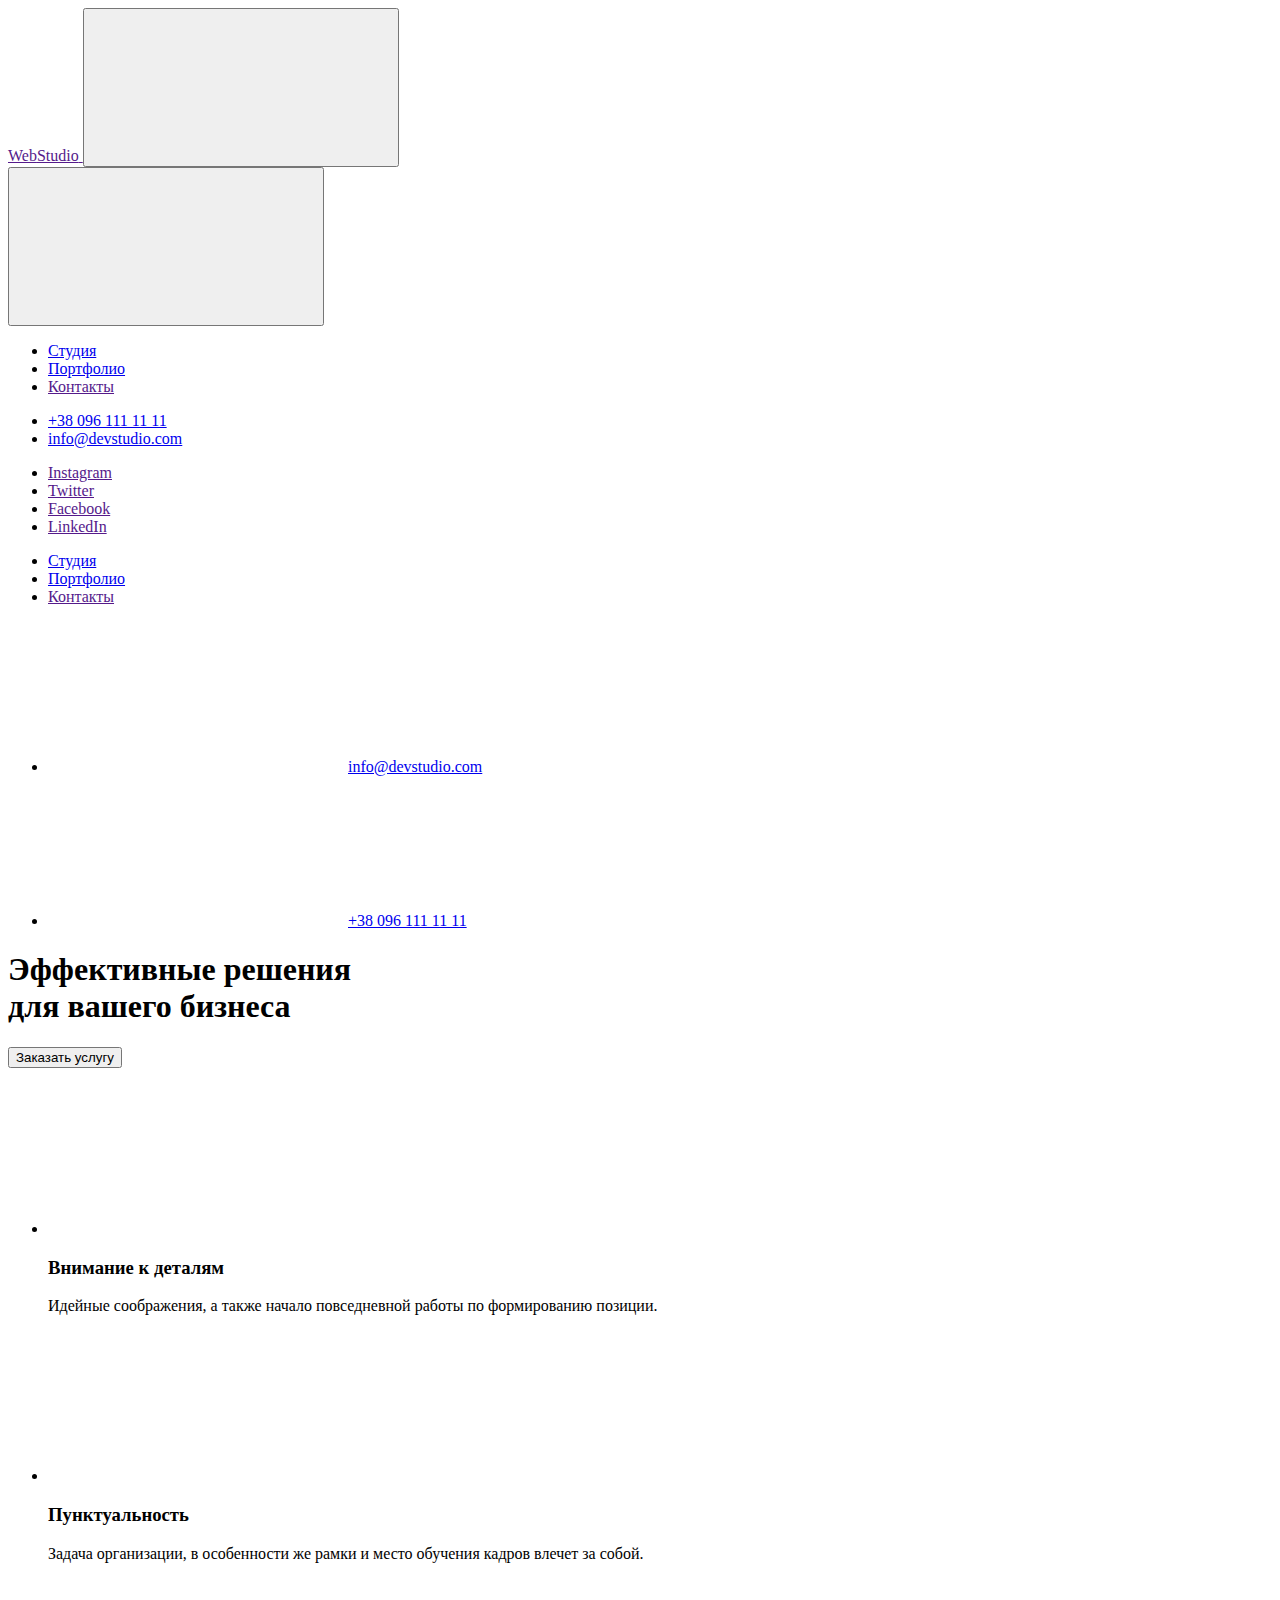
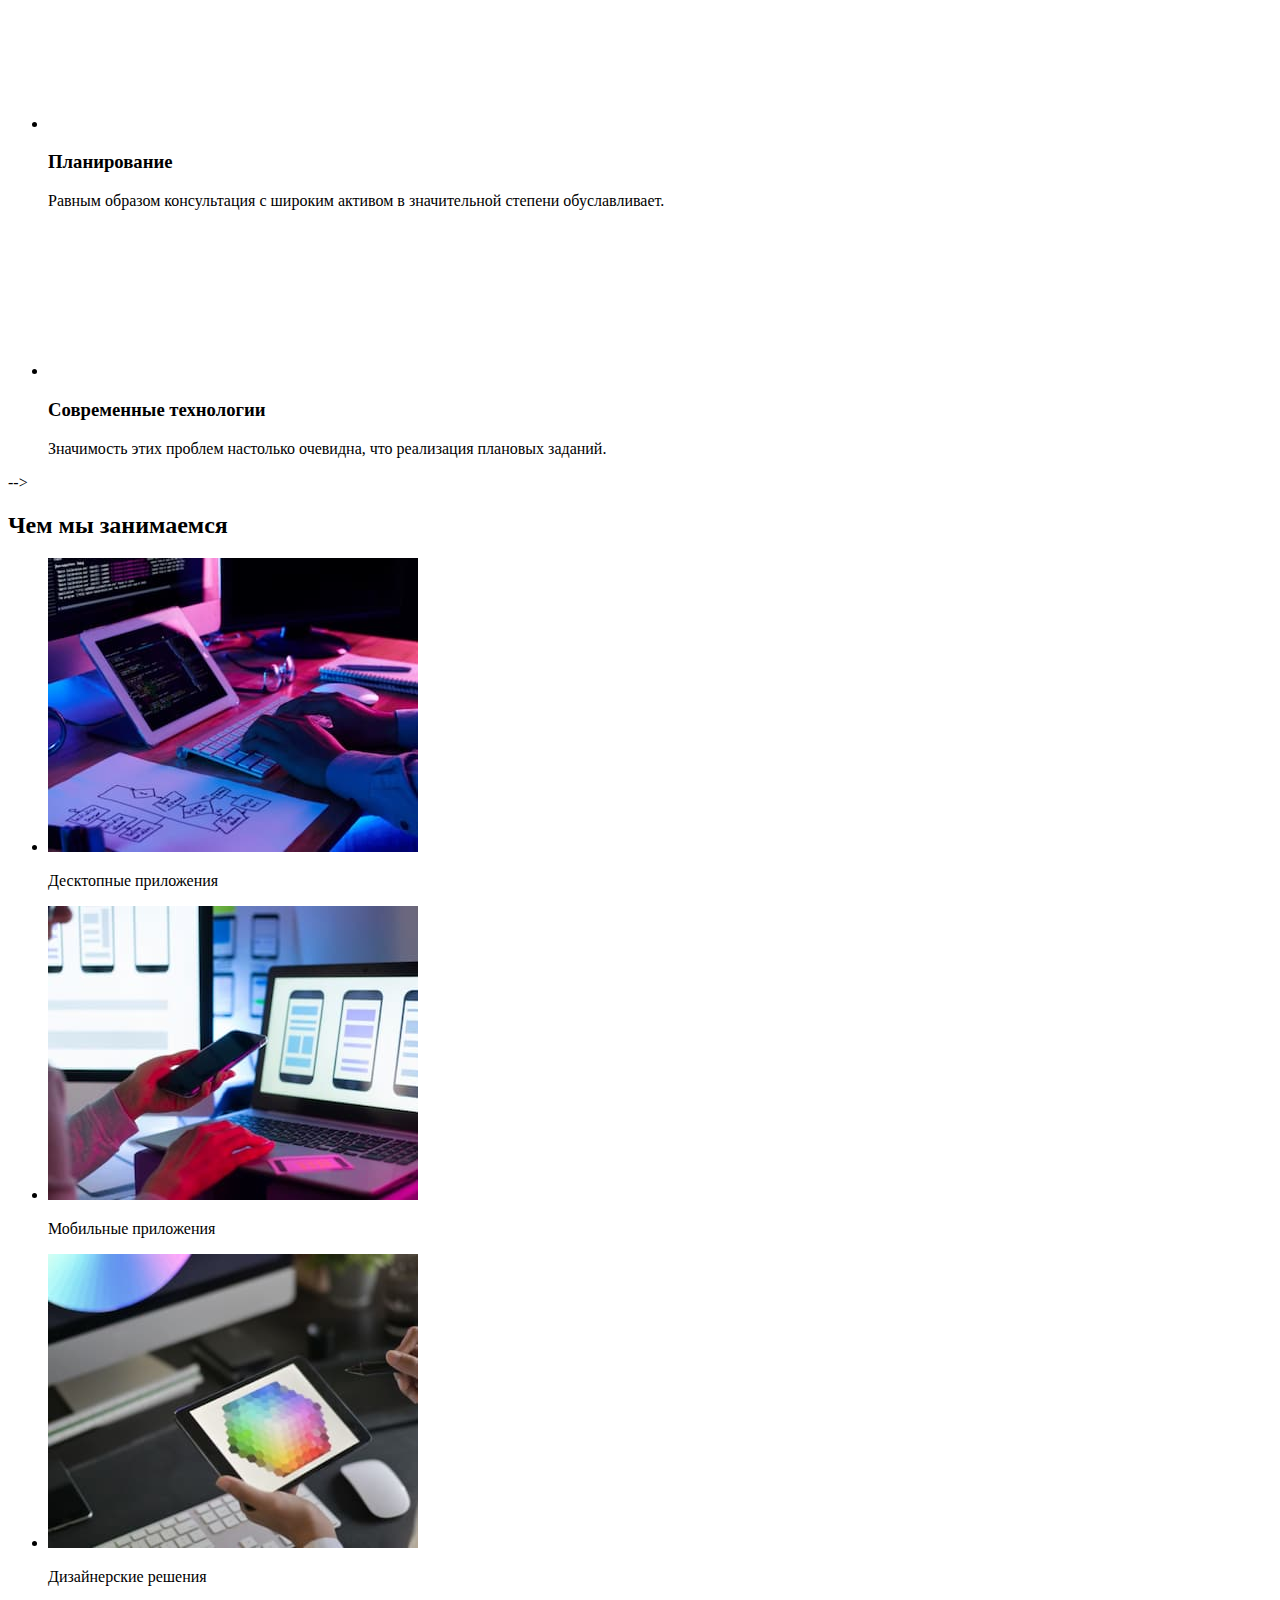
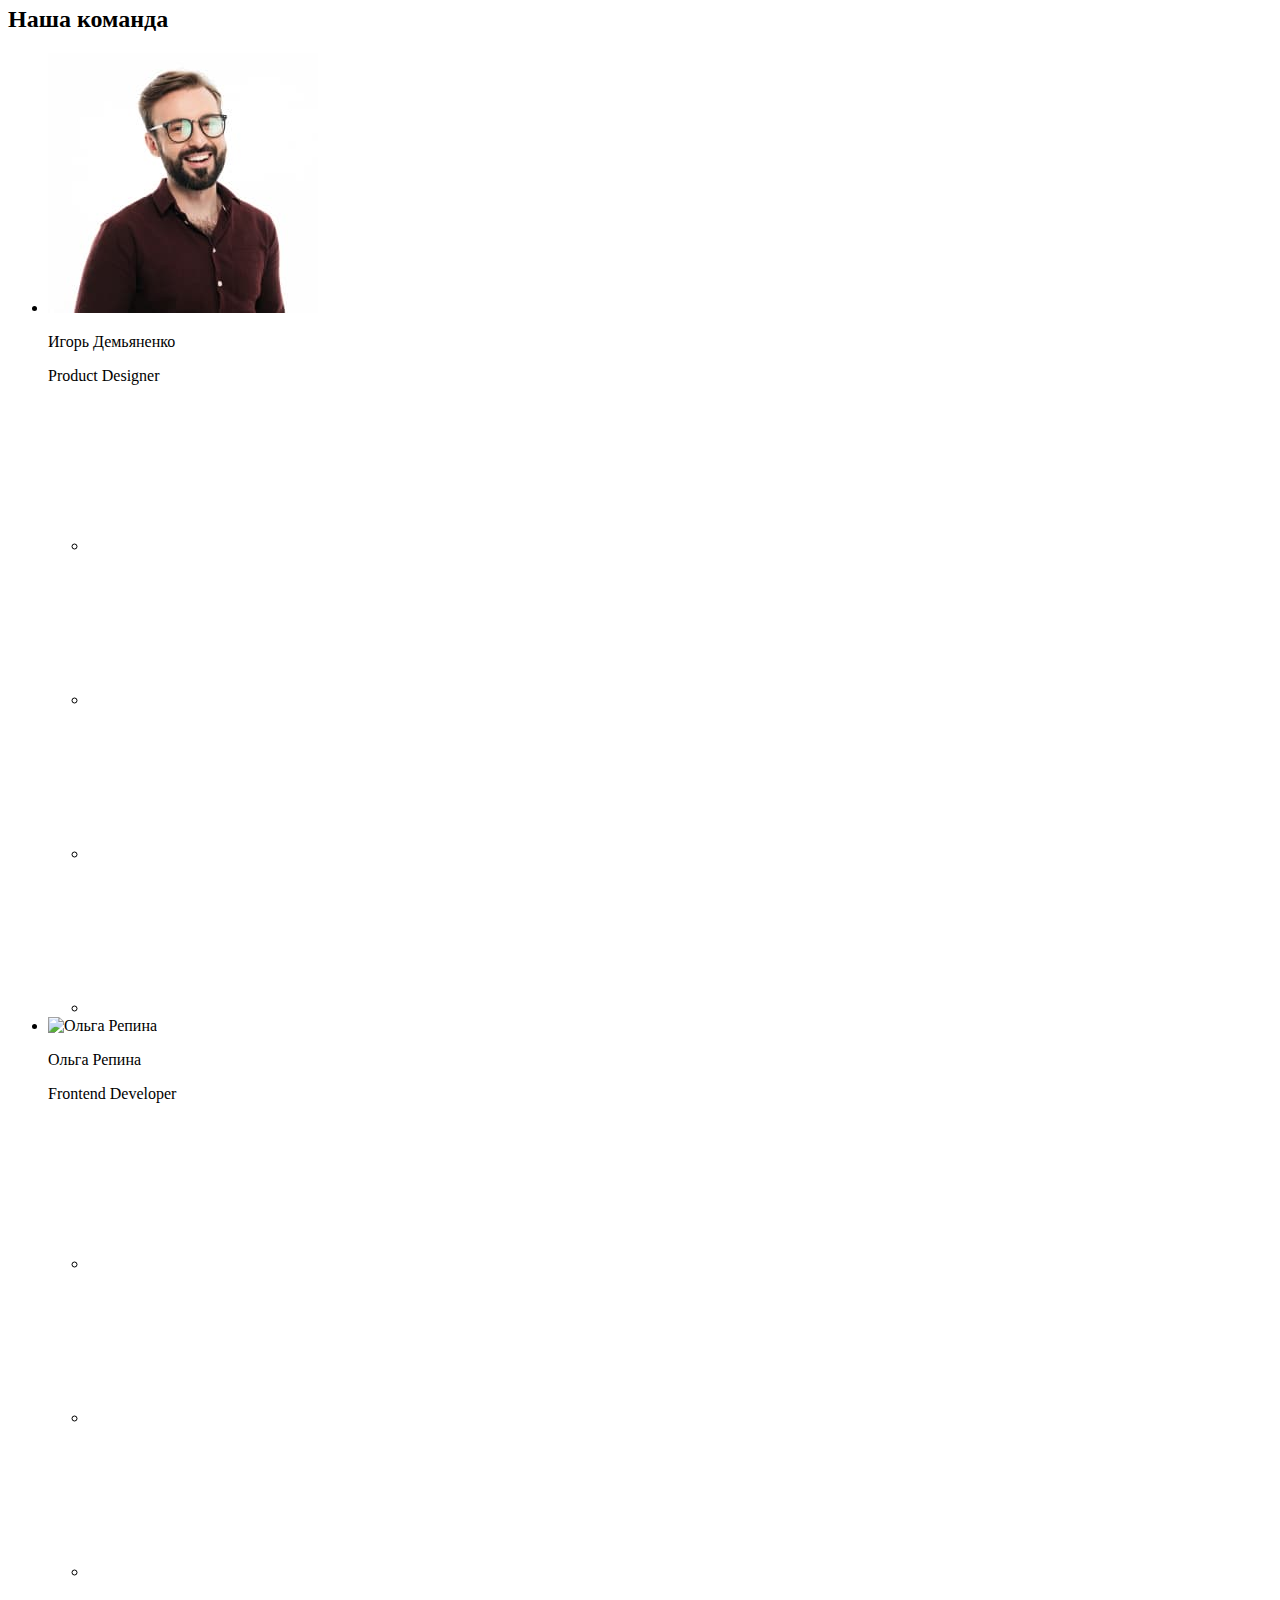
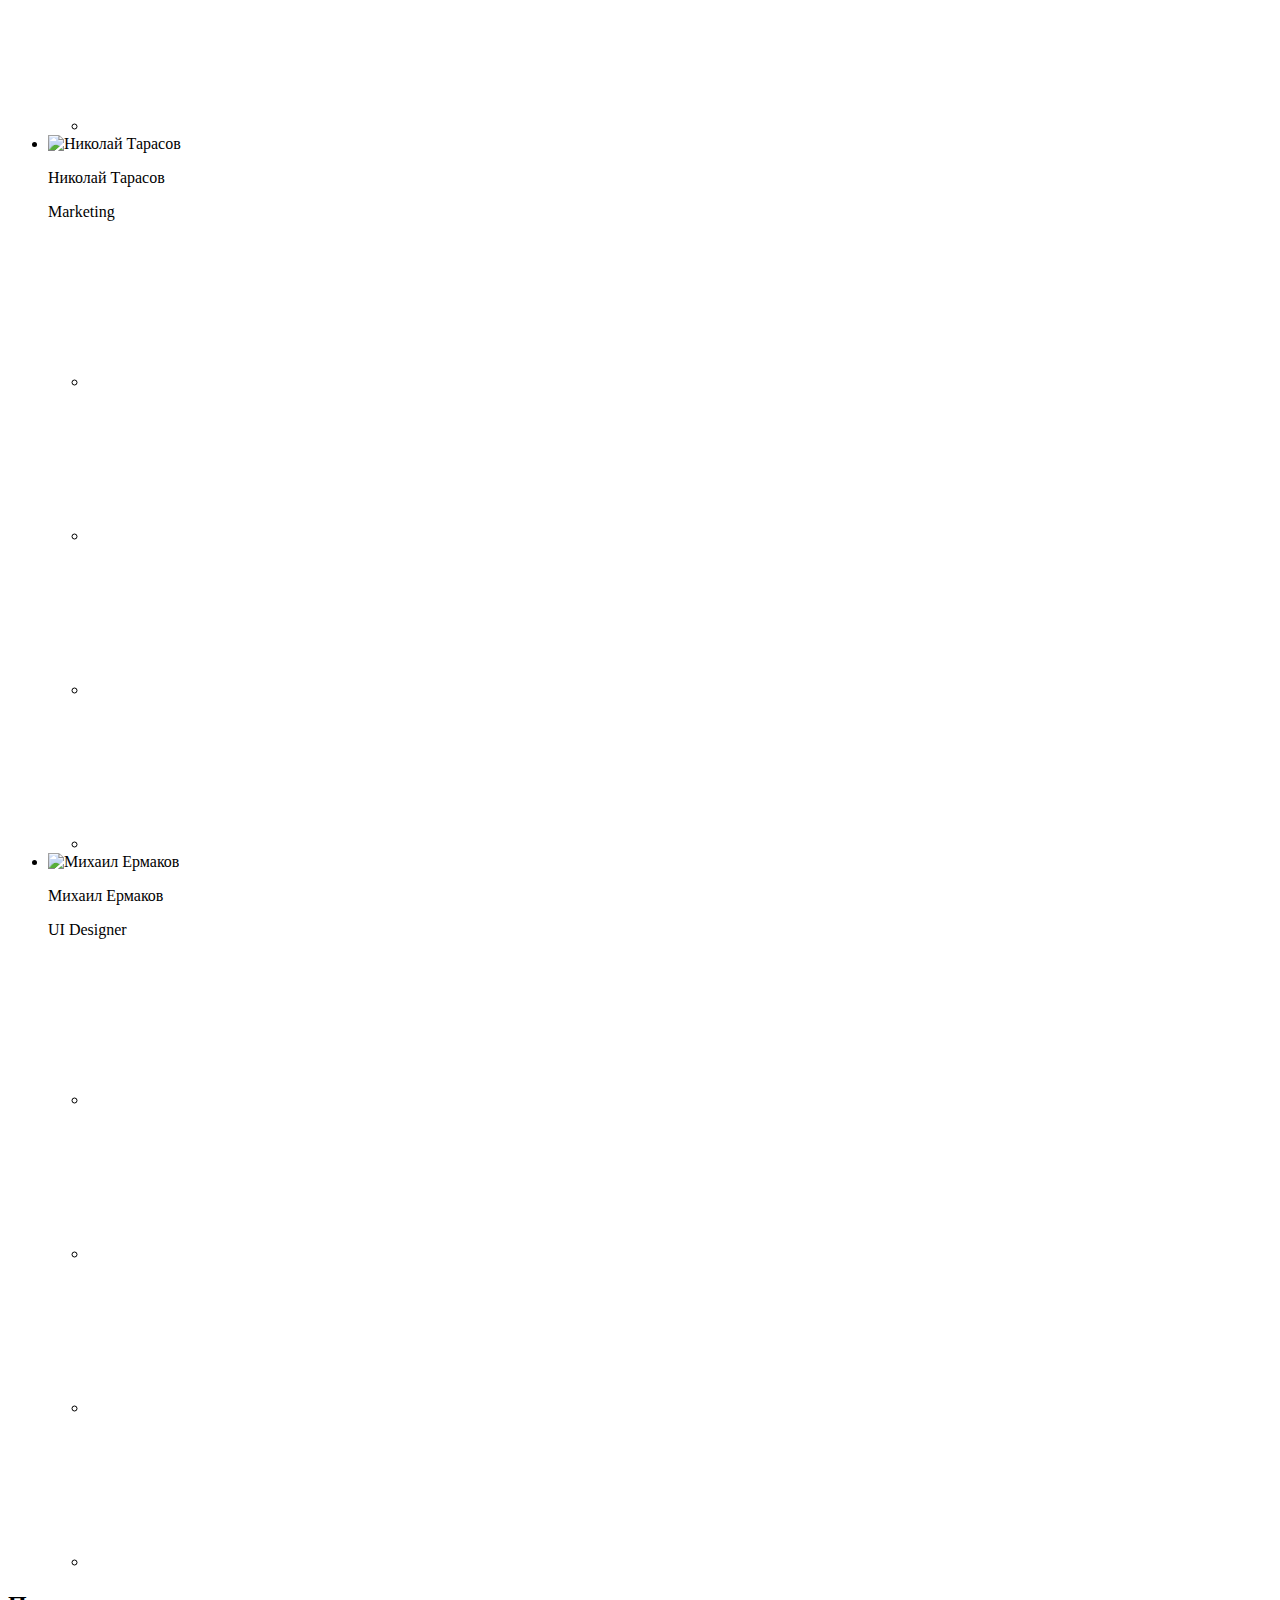
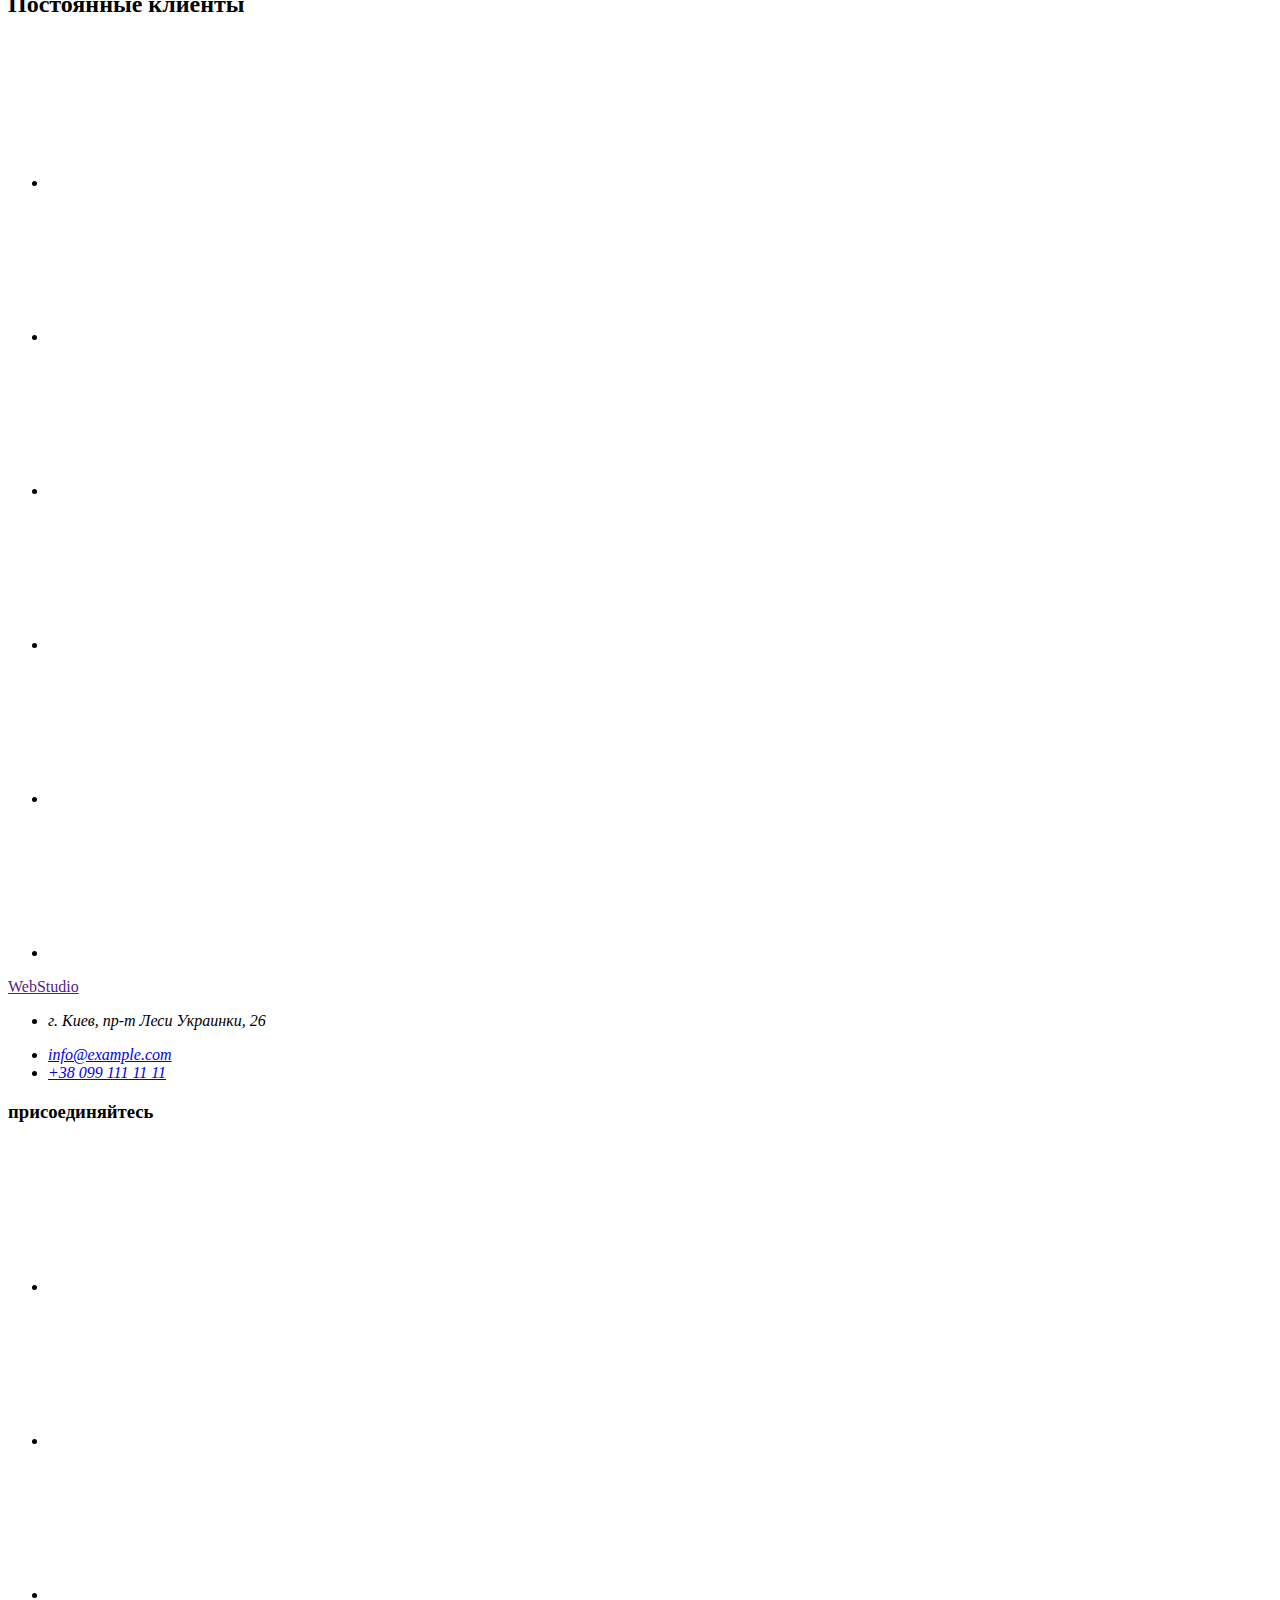
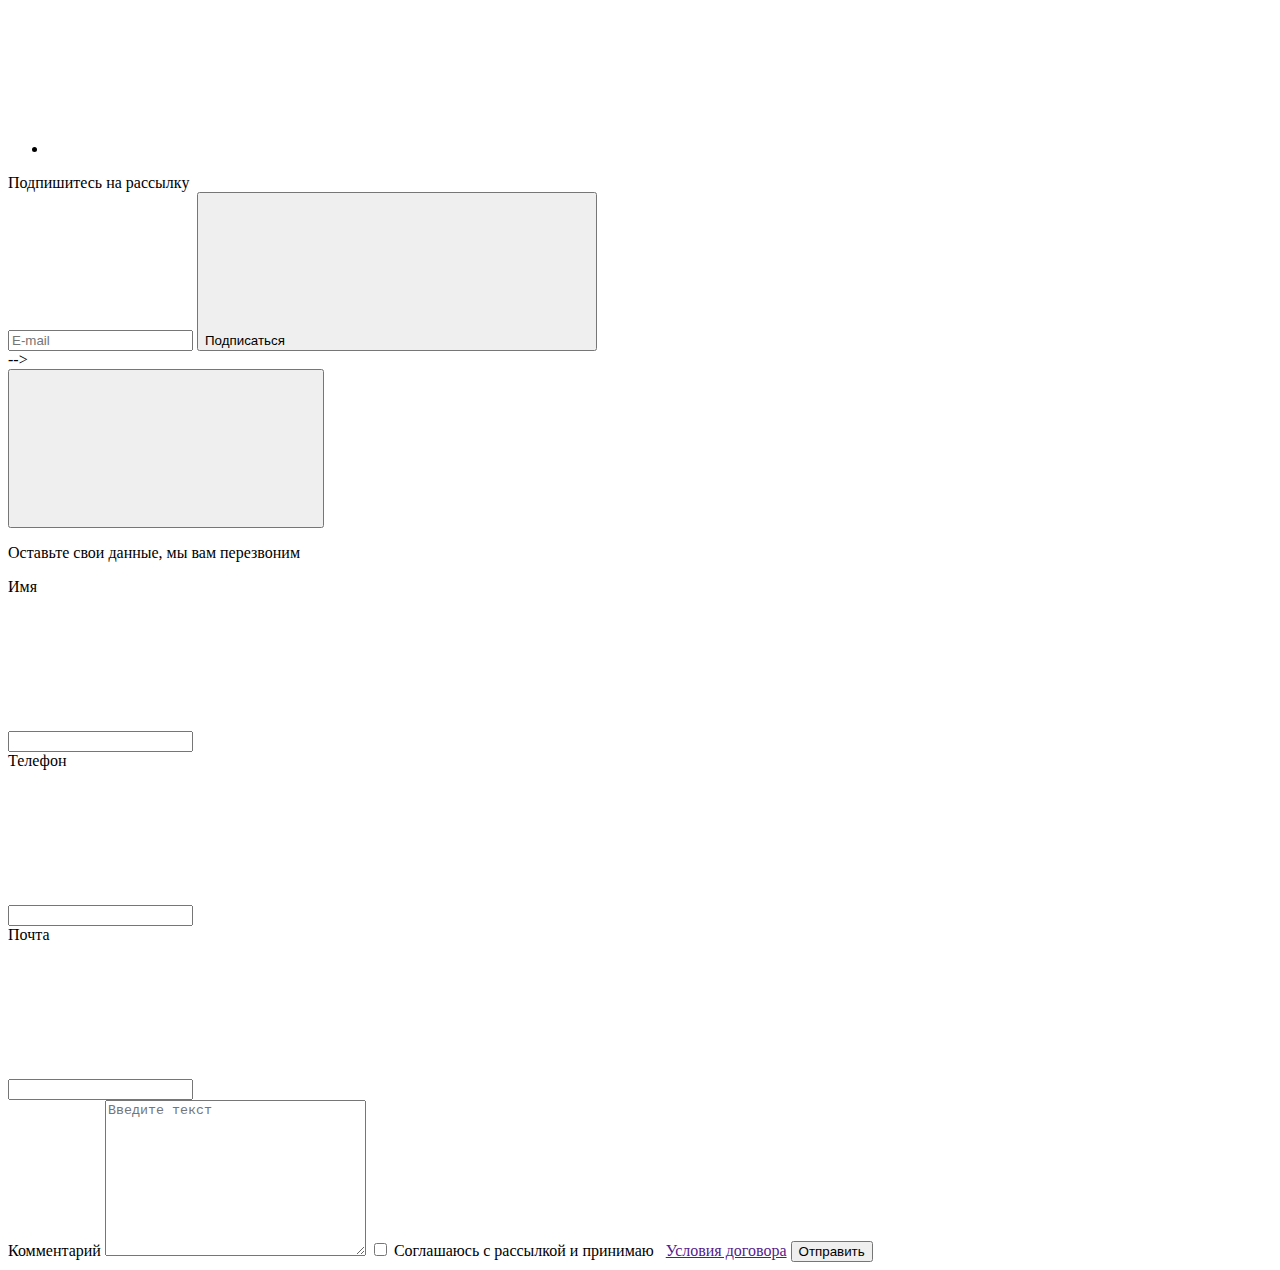
==== index.html @ 0673e796 "add" ====
<!DOCTYPE html>
    <html lang="ru">
    <head>
        <meta charset="UTF-8">
        <meta http-equiv="X-UA-Compatible" content="IE=edge">
        <meta name="viewport" content="width=device-width, initial-scale=1.0">
        <link rel="preconnect" href="https://fonts.googleapis.com">
        <link rel="preconnect" href="https://fonts.gstatic.com" crossorigin>
        <link href="https://fonts.googleapis.com/css2?family=Raleway:wght@700&family=Roboto:wght@400;500;700;900&display=swap" rel="stylesheet">
        <link rel="stylesheet" href="css/modern-normalize.css">
        <link rel="stylesheet" href="css/main.min.css">
        <title>WebStudio</title>
    </head>
    <body>
        <header class="header">
            <div class="container header__container">
                    <a href="" class="logo header__logo">Web<span class="logo logo--dark">Studio</span>
                    </a>
                    <button class="js-open-menu" type="button" aria-controls="js-menu-container" aria-expanded="false">
                        <svg class="mob-menu__icon">
                            <use href="./images/icons.svg#icon-mob-menu-open"></use>
                        </svg>
                    </button>
                    <div class="js-menu-container" id="js-menu-container">
                        <button class="js-close-menu" type="button">
                            <svg class="mob-menu__icon">
                                <use href="./images/icons.svg#icon-mob-menu-close"></use>
                            </svg>
                        </button>
                        <nav class="mob-navigation">
                            <ul class="mob-navigation-list">
                                <li class="mob-navigation-list__item">
                                    <a href="index.html" class="mob-navigation-list__link mob-navigation-list__link--active">Студия</a>
                                </li>
                                <li class="mob-navigation-list__item">
                                    <a href="portfolio.html" class="mob-navigation-list__link">Портфолио</a>
                                </li>
                                <li class="mob-navigation-list__item">
                                    <a href="" class="mob-navigation-list__link">Контакты</a>
                                </li>
                            </ul>
                        </nav>
                        <ul class="mob-contacts">
                            <li class="mob-contacts__item">
                                <a href="tel:+380961111111" class="mob-contacts__link mob-contacts__link--tel">+38 096 111 11 11</a>
                            </li>
                            <li class="mob-contacts__item">
                                <a href="mailto:info@devstudio.com" class="mob-contacts__link mob-contacts__link--mail">info@devstudio.com</a>
                            </li>
                        </ul>
                        <ul class="mob-list">
                            <li class="mob-list__item">
                                <a href="" class="mob-list__link">Instagram</a>
                            </li>
                            <li class="mob-list__item">
                                <a href="" class="mob-list__link">Twitter</a>
                            </li>
                            <li class="mob-list__item">
                                <a href="" class="mob-list__link">Facebook</a>
                            </li>
                            <li class="mob-list__item">
                                <a href="" class="mob-list__link">LinkedIn</a>
                            </li>
                        </ul>
                    </div>
                <nav class="navigation">
                    <ul class="navigation-list">
                        <li class="navigation-list__item">
                            <a href="index.html" class="navigation-list__link navigation-list__link--active">Студия</a>
                        </li>
                        <li class="navigation-list__item">
                            <a href="portfolio.html" class="navigation-list__link">Портфолио</a>
                        </li>
                        <li class="navigation-list__item">
                            <a href="" class="navigation-list__link">Контакты</a>
                        </li>
                    </ul>
                </nav>
                <ul class="contacts">
                    <li class="contacts__item">
                        <a href="mailto:info@devstudio.com" class="contacts__link"><svg class="contacts__mail-icon"><use href="./images/icons.svg#icon-envelope"></use></svg>info@devstudio.com</a>
                    </li>
                    <li class="contacts__item">
                        <a href="tel:+380961111111" class="contacts__link"><svg class="contacts__tel-icon">
                            <use href="./images/icons.svg#icon-smartphone"></use></svg>+38 096 111 11 11</a>
                    </li>
                </ul>
            </div>
        </header>
        <main class="main">
            <section class="hero">
                <div class="container">
                <h1 class="hero__header">
                Эффективные решения <br> для вашего бизнеса
                </h1>
                <button class="hero__btn" data-modal-open>Заказать услугу</button>
                </div>
            </section>
            <section class="details section">
                <div class="container">
                <ul class="details-list">
                    <li class="details-list__item">
                        <div class="icon-container">
                            <svg class="details-list__icon">
                                <use href="./images/icons.svg#icon-antenna"></use>
                            </svg>
                        </div>
                        <h3 class="details-list__head">Внимание к деталям</h3>
                        <p class="details-list__text">Идейные соображения, а также начало повседневной работы по формированию позиции.</p>
                    </li>
                    <li class="details-list__item">
                        <div class="icon-container">
                            <svg class="details-list__icon">
                                <use href="./images/icons.svg#icon-clock"></use>
                            </svg>
                        </div>
                        <h3 class="details-list__head">Пунктуальность</h3>
                        <p class="details-list__text">Задача организации, в особенности же рамки и место обучения кадров влечет за собой.</p>
                    </li>
                    <li class="details-list__item">
                        <div class="icon-container">
                            <svg class="details-list__icon">
                                <use href="./images/icons.svg#icon-diagram">
                                </use>
                            </svg>
                        </div>
                        <h3 class="details-list__head">Планирование</h3>
                        <p class="details-list__text">Равным образом консультация с широким активом в значительной степени обуславливает.</p>
                    </li>
                    <li class="details-list__item">
                        <div class="icon-container">
                            <svg class="details-list__icon">
                                <use href="./images/icons.svg#icon-astronaut">
                                </use>
                            </svg>
                        </div>
                        <h3 class="details-list__head">Современные технологии</h3>
                        <p class="details-list__text">Значимость этих проблем настолько очевидна, что реализация плановых заданий.</p>
                    </li>
                </ul>
                </div>
            </section> -->
            <section class="work section">
                <div class="container">
                <h2 class="work__head">Чем мы занимаемся</h2>
                <ul class="work-list">
                    <li class="work-list__item">
                        <picture>
                            <source srcset="./images/1.jpg 1x, ./images/1-2x.jpg 2x" media="(min-width: 1200px)" />
                            <img src="./images/1.jpg" alt="приложения" />
                        </picture>
                        <p class="work-list__text">Десктопные приложения</p>
                    </li>
                    <li class="work-list__item">
                        <picture>
                            <source srcset="./images/2.jpg 1x, ./images/2-2x.jpg 2x" media="(min-width: 1200px)" />
                            <img src="./images/2.jpg" alt="приложения" />
                        </picture>
                        <p class="work-list__text">Мобильные приложения</p>
                    </li>
                    <li class="work-list__item">
                        <picture>
                            <source srcset="./images/3.jpg 1x, ./images/3-2x.jpg 2x" media="(min-width: 1200px)" />
                            <img src="./images/3.jpg" alt="приложения" />
                        </picture>
                        <p class="work-list__text">Дизайнерские решения</p>
                    </li>
                </ul>
                </div>
            </section> 
            <section class="team section">
                <div class="container">
                    <h2 class="team__head">Наша команда</h2>
                    <ul class="team-list">
                    <li class="team-list__item">
                        <picture>
                            <source srcset="./images/demyanenko.jpg 1x, ./images/demyanenko-2x-min.jpg 2x" media="(min-width: 1200px)" />
                            <source srcset="./images/demyanenko-tablet-min.jpg 1x, ./images/demyanenko-tablet-2x-min.jpg 2x"
                                media="(min-width: 768px)" />
                            <source srcset="./images/demyanenko-mob-min.jpg 1x, ./images/demyanenko-mob-2x-min.jpg 2x"
                                media="(min-width: 480px)" />
                            <img src="./images/demyanenko-mob-min.jpg" alt="Игорь Демьяненко" />
                        </picture>
                        <p class="team-list__name">Игорь Демьяненко</p>
                        <p class="team-list__profession">Product Designer</p>
                        <ul class="connect-list">
                            <li class="connect-list__item">
                                <a href="" class="connect-list__link"><svg class="connect-list__icon">
                                    <use href="./images/icons.svg#icon-instagram"></use>
                                </svg></a>
                            </li>
                            <li class="connect-list__item">
                                <a href="" class="connect-list__link"><svg class="connect-list__icon">
                                    <use href="./images/icons.svg#icon-twitter"></use>
                                </svg></a>
                            </li>
                            <li class="connect-list__item">
                                <a href="" class="connect-list__link"><svg class="connect-list__icon">
                                    <use href="./images/icons.svg#icon-facebook"></use>
                                </svg></a>
                            </li>
                            <li class="connect-list__item">
                                <a href="" class="connect-list__link"><svg class="connect-list__icon">
                                    <use href="./images/icons.svg#icon-linkedin"></use>
                                </svg></a>
                            </li>
                        </ul>
                    </li>
                    <li class="team-list__item">
                        <picture>
                            <source srcset="./images/repina.jpg 1x, ./images/repina-2x-min.jpg 2x" media="(min-width: 1200px)" />
                            <source srcset="./images/repina-tablet-min.jpg 1x, ./images/repina-tablet-2x-min.jpg 2x"
                                media="(min-width: 768px)" />
                            <source srcset="./images/repina-mob-min.jpg 1x, ./images/repina-mob-2x-min.jpg 2x"
                                media="(min-width: 480px)" />
                            <img src="./images/repina.jpg" alt="Ольга Репина" />
                        </picture>
                        <p class="team-list__name">Ольга Репина</p>
                        <p class="team-list__profession">Frontend Developer</p>
                        <ul class="connect-list">
                            <li class="connect-list__item">
                                <a href="" class="connect-list__link"><svg class="connect-list__icon">
                                        <use href="./images/icons.svg#icon-instagram"></use>
                                    </svg></a>
                            </li>
                            <li class="connect-list__item">
                                <a href="" class="connect-list__link"><svg class="connect-list__icon">
                                        <use href="./images/icons.svg#icon-twitter"></use>
                                    </svg></a>
                            </li>
                            <li class="connect-list__item">
                                <a href="" class="connect-list__link"><svg class="connect-list__icon">
                                        <use href="./images/icons.svg#icon-facebook"></use>
                                    </svg></a>
                            </li>
                            <li class="connect-list__item">
                                <a href="" class="connect-list__link"><svg class="connect-list__icon">
                                        <use href="./images/icons.svg#icon-linkedin"></use>
                                    </svg></a>
                            </li>
                        </ul>
                    </li>
                    <li class="team-list__item">
                        <picture>
                            <source srcset="./images/tarasov.jpg 1x, ./images/tarasov-2x-min.jpg 2x" media="(min-width: 1200px)" />
                            <source srcset="./images/tarasov-tablet-min.jpg 1x, ./images/tarasov-tablet-2x-min.jpg 2x"
                                media="(min-width: 768px)" />
                            <source srcset="./images/tarasov-mob-min.jpg 1x, ./images/tarasov-mob-2x-min.jpg 2x" media="(min-width: 480px)" />
                            <img src="./images/tarasov.jpg" alt="Николай Тарасов" />
                        </picture>
                        <p class="team-list__name">Николай Тарасов</p>
                        <p class="team-list__profession">Marketing</p>
                        <ul class="connect-list">
                            <li class="connect-list__item">
                                <a href="" class="connect-list__link"><svg class="connect-list__icon">
                                    <use href="./images/icons.svg#icon-instagram"></use>
                                </svg></a>
                            </li>
                            <li class="connect-list__item">
                                <a href="" class="connect-list__link"><svg class="connect-list__icon">
                                    <use href="./images/icons.svg#icon-twitter"></use>
                                </svg></a>
                            </li>
                            <li class="connect-list__item">
                                <a href="" class="connect-list__link"><svg class="connect-list__icon">
                                    <use href="./images/icons.svg#icon-facebook"></use>
                                </svg></a>
                            </li>
                            <li class="connect-list__item">
                                <a href="" class="connect-list__link"><svg class="connect-list__icon">
                                    <use href="./images/icons.svg#icon-linkedin"></use>
                                </svg></a>
                            </li>
                        </ul>
                    </li>
                    <li class="team-list__item">
                        <picture>
                            <source srcset="./images/ermakov.jpg 1x, ./images/ermakov-2x-min.jpg 2x" media="(min-width: 1200px)" />
                            <source srcset="./images/ermakov-tablet-min.jpg 1x, ./images/ermakov-tablet-2x-min.jpg 2x"
                                media="(min-width: 768px)" />
                            <source srcset="./images/ermakov-mob-min.jpg 1x, ./images/ermakov-mob-2x-min.jpg 2x" media="(min-width: 480px)" />
                            <img src="./images/ermakov.jpg" alt="Михаил Ермаков" />
                        </picture>
                        <p class="team-list__name">Михаил Ермаков</p>
                        <p class="team-list__profession">UI Designer</p>
                        <ul class="connect-list">
                            <li class="connect-list__item">
                                <a href="" class="connect-list__link"><svg class="connect-list__icon">
                                    <use href="./images/icons.svg#icon-instagram"></use>
                                </svg></a>
                            </li>
                            <li class="connect-list__item">
                                <a href="" class="connect-list__link"><svg class="connect-list__icon">
                                    <use href="./images/icons.svg#icon-twitter"></use>
                                </svg></a>
                            </li>
                            <li class="connect-list__item">
                                <a href="" class="connect-list__link"><svg class="connect-list__icon">
                                    <use href="./images/icons.svg#icon-facebook"></use>
                                </svg></a>
                            </li>
                            <li class="connect-list__item">
                                <a href="" class="connect-list__link"><svg class="connect-list__icon">
                                    <use href="./images/icons.svg#icon-linkedin"></use>
                                </svg></a>
                            </li>
                        </ul>
                    </li>
                </ul>
                </div>
            </section>
            <section class="clients section">
                <div class="container">
                <h2 class="clients__head">Постоянные клиенты</h2>
                <ul class="clients-list">
                    <li class="clients-list__item">
                        <a href="" class="clients-list__link"><svg class="clients-list__icon">
                            <use href="./images/icons.svg#icon-client1"><use></svg></a>
                    </li>
                    <li class="clients-list__item">
                        <a href="" class="clients-list__link"><svg class="clients-list__icon">
                                <use href="./images/icons.svg#icon-client2"></use>
                            </svg></a>
                    </li>
                    <li class="clients-list__item">
                        <a href="" class="clients-list__link"><svg class="clients-list__icon">
                                <use href="./images/icons.svg#icon-client3"></use>
                            </svg></a>
                    </li>
                    <li class="clients-list__item">
                        <a href="" class="clients-list__link"><svg class="clients-list__icon">
                                <use href="./images/icons.svg#icon-client4"></use>
                            </svg></a>
                    </li>
                    <li class="clients-list__item">
                        <a href="" class="clients-list__link"><svg class="clients-list__icon">
                                <use href="./images/icons.svg#icon-client5"></use>
                            </svg></a>
                    </li>
                    <li class="clients-list__item">
                        <a href="" class="clients-list__link"><svg class="clients-list__icon">
                                <use href="./images/icons.svg#icon-client6"></use>
                            </svg></a>
                    </li>
                </ul>
                </div>
            </section>
        </main>
        <footer class="footer">
            <div class="container footer-container">
                <div class="adress-container">
                    <a href="" class="logo footer__logo">Web<span class="logo logo--light">Studio</span>
                    </a>
                    <address class="footer-adress">
                        <ul class="footer-adress-list">
                            <li class="footer-adress-list__item">
                                <p class="footer-adress-list__text">г. Киев, пр-т Леси Украинки, 26</p>
                            </li>
                            <li class="footer-adress-list__item">
                                <a href="mailto:info@example.com" class="footer-adress-list__link">info@example.com</a>
                            </li>
                            <li class="footer-adress-list__item">
                                <a href="tel:+380991111111" class="footer-adress-list__link">+38 099 111 11 11</a>
                            </li>
                        </ul>
                    </address>
                </div>
                <div class="footer-contacts">
                    <h3 class="footer-contacts__head">присоединяйтесь</h3>
                    <ul class="footer-contacts-list">
                        <li class="footer-contacts-list__item">
                            <a href=""><svg class="footer-contacts__icon">
                                <use href="./images/icons.svg#icon-footerinstagram"></use>
                            </svg></a>
                        </li>
                        <li class="footer-contacts-list__item">
                            <a href=""><svg class="footer-contacts__icon">
                                <use href="./images/icons.svg#icon-footertwitter"></use>
                            </svg></a>
                        </li>
                        <li class="footer-contacts-list__item">
                            <a href=""><svg class="footer-contacts__icon">
                                <use href="./images/icons.svg#icon-footerfacebook"></use>
                            </svg></a>
                        </li>
                        <li class="footer-contacts-list__item">
                            <a href=""><svg class="footer-contacts__icon">
                                <use href="./images/icons.svg#icon-footerlinkedin"></use>
                            </svg></a>
                        </li>
                    </ul>
                </div>
                <div class="phonetic-div">
                    <label for="text" class="phonetic__text">Подпишитесь на рассылку</label>
                    <form class="phonetic">
                        <input type="text" id="text" placeholder="E-mail" class="phonetic__input">
                        <button type="submit" class="phonetic__btn">Подписаться
                            <svg class="phonetic__icon"><use href="./images/icons.svg#icon-telegram"></use></svg>
                        </button>
                    </form>
                </div>
            </div>
        </footer> -->
        <div class="backdrop is-hidden" data-modal>
            <div class="modal-main">
                <button class="modal-close-btn" data-modal-close>
                    <svg class="modal-close-btn__icon">
                        <use href="./images/icons.svg#icon-modal-close-btn"></use>
                    </svg>
                </button>
                <p class="modal-main__top-text">Оставьте свои данные, мы вам перезвоним</p>
                <form class="modal-form">
                    <label class="modal-form__label" for="name">Имя</label>
                    <div class="modal-form__div">
                    <input class="modal-form__input" type="text" id="name">
                    <svg class="modal-form__icon">
                        <use href="./images/icons.svg#icon-name1"></use>
                    </svg>
                    </div>
                    <label class="modal-form__label" for="tel">Телефон</label>
                    <div class="modal-form__div">
                    <input class="modal-form__input" type="tel" id="tel">
                    <svg class="modal-form__icon">
                        <use href="./images/icons.svg#icon-phone-1"></use>
                    </svg>
                    </div>
                    <label class="modal-form__label" for="mail">Почта</label>
                    <div class="modal-form__div">
                    <input class="modal-form__input" type="email" id="mail">
                    <svg class="modal-form__icon">
                        <use href="./images/icons.svg#icon-email-1"></use>
                    </svg>
                    </div>
                    <label class="modal-form__label" for="comment">Комментарий</label>
                    <textarea class="modal-form__textarea" name="comment" id="comment" cols="30" rows="10" placeholder="Введите текст"></textarea>
                    <label class="modal-form__check-text">
                        <input class="checkbox visually-hidden"  type="checkbox">
                        <span class="modal-form__check-span">
                        Соглашаюсь с рассылкой и принимаю &nbsp;
                        <a class="modal-form__link" href="">Условия договора</a>
                        </span>
                    </label>
                    <button type="submit" class="modal-form__btn">Отправить</button>
                </form>

            </div>
        </div>
        <script src="./js/modal.js"></script>
        <script src="./js/mobile.js"></script>
    </body>
    </html>
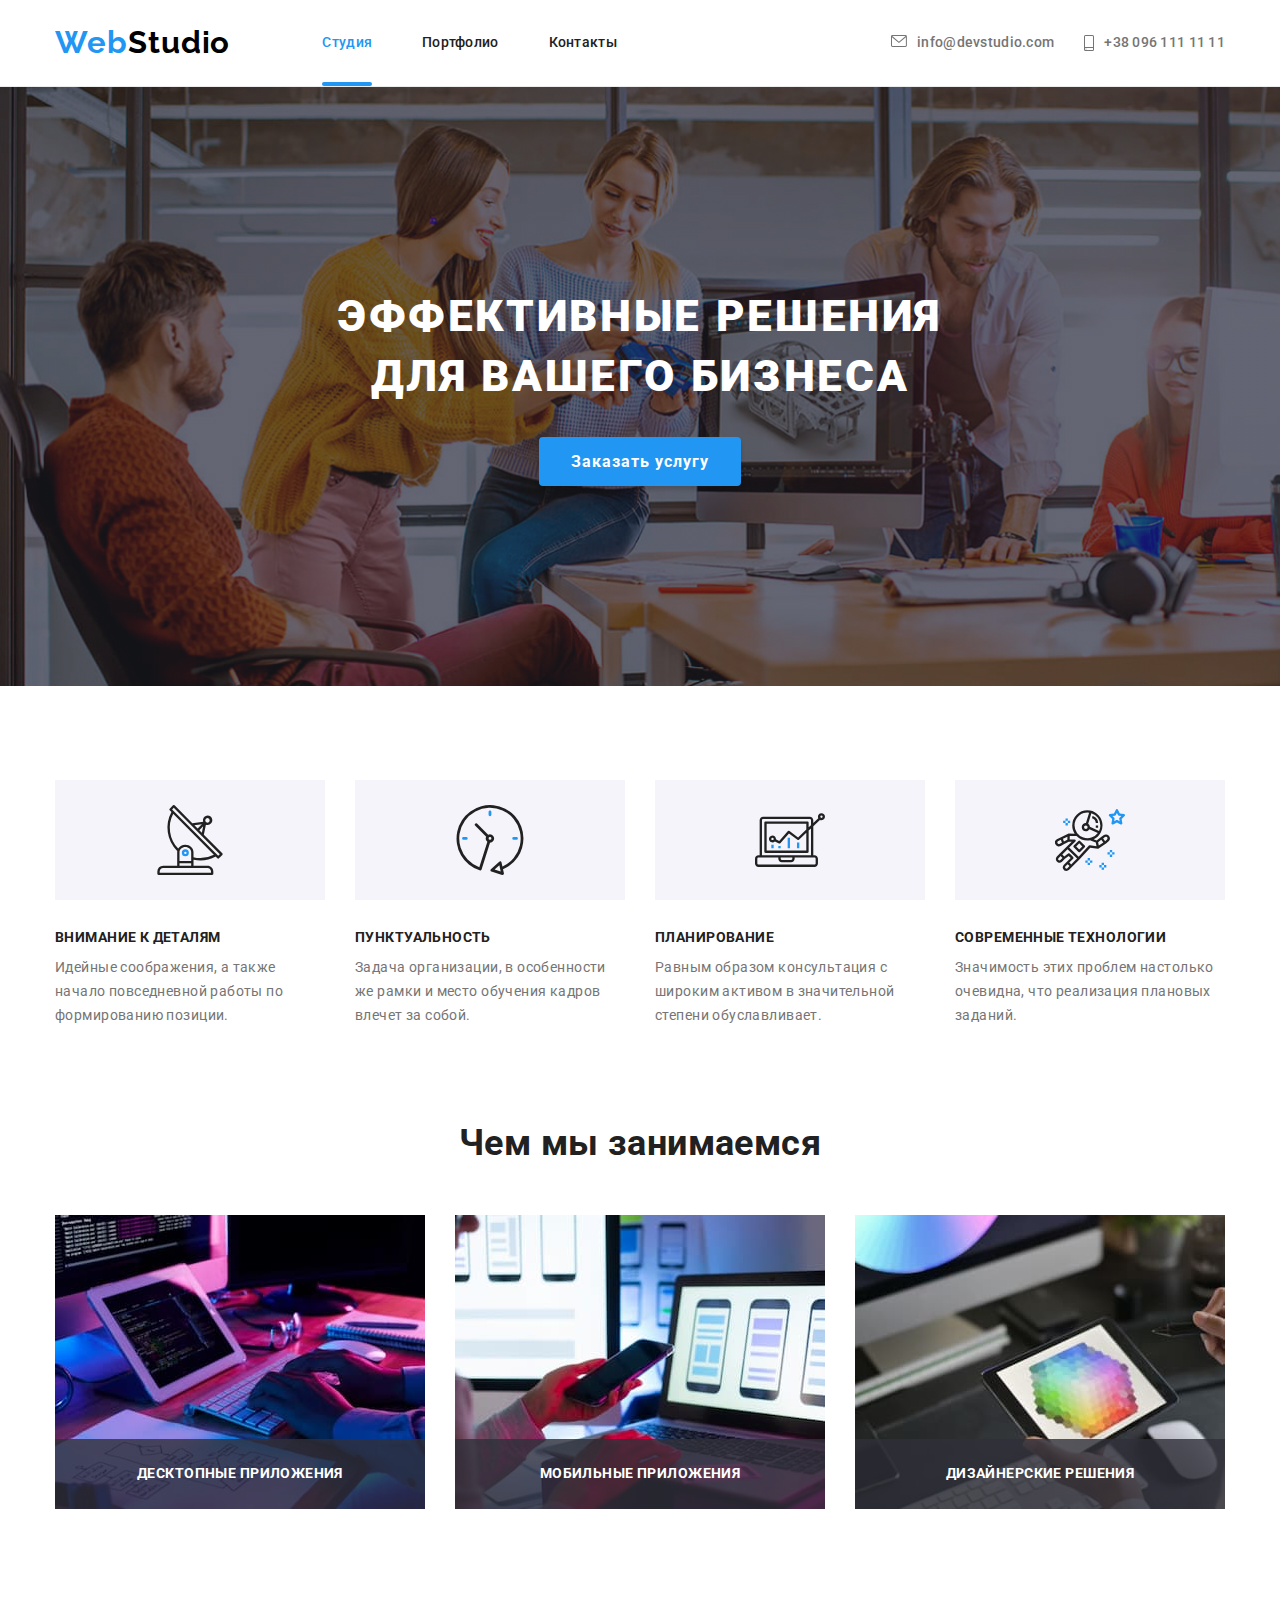
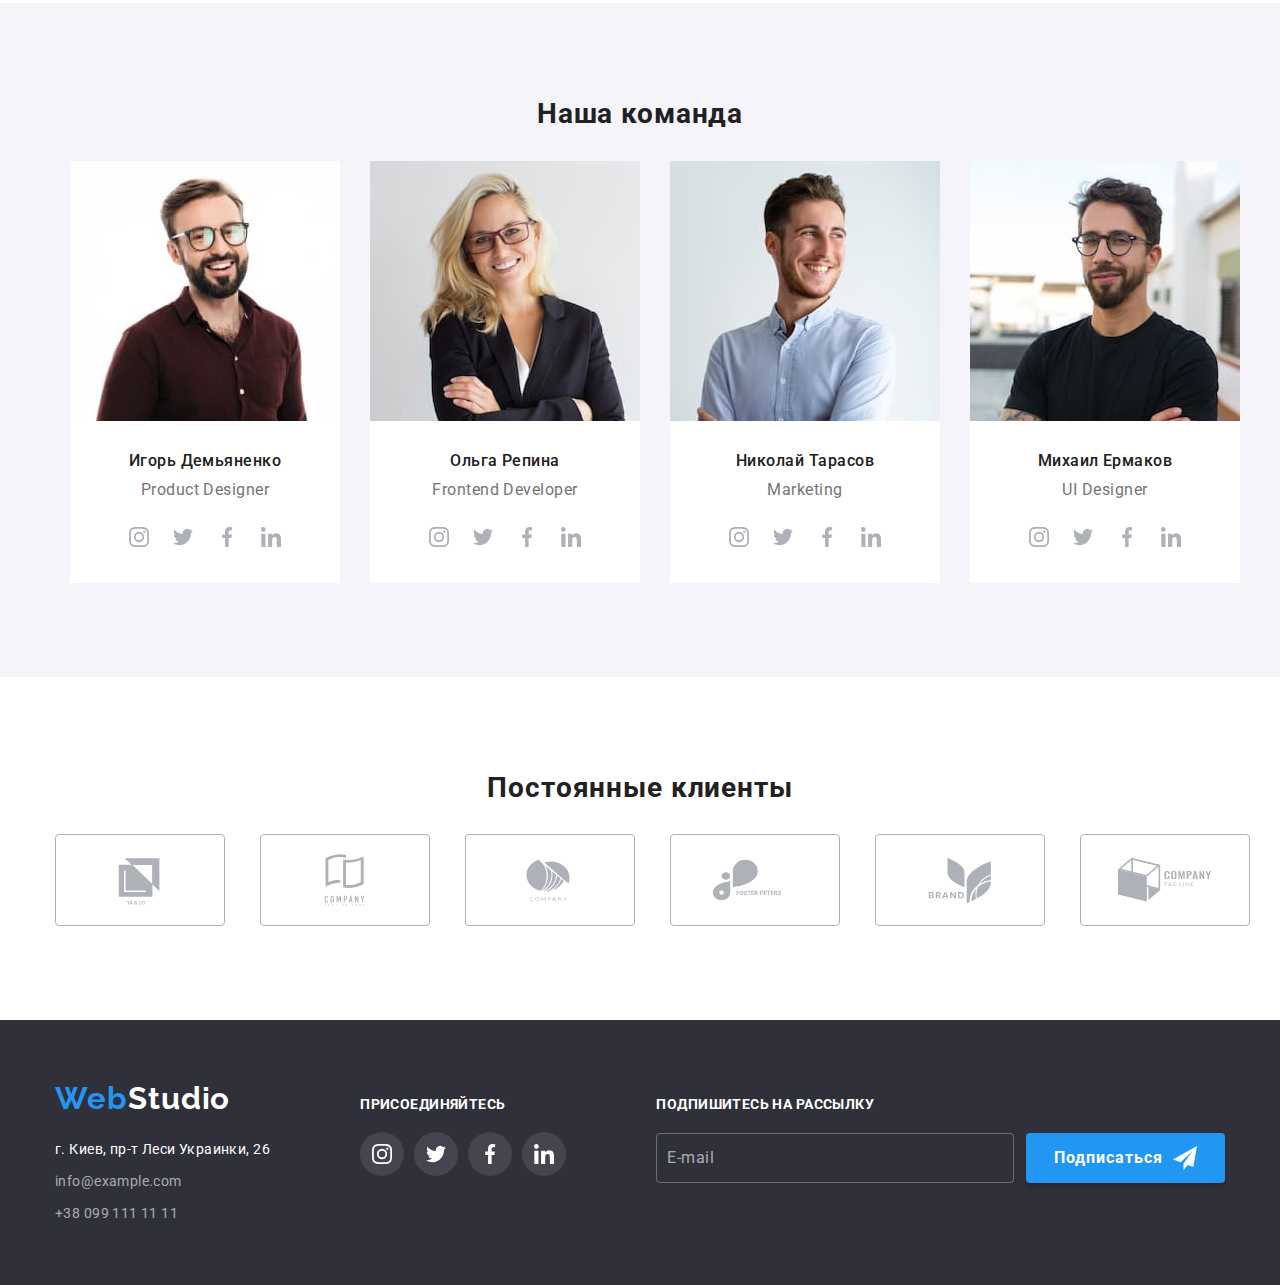
==== commit e420ab60: "add" ====
--- a/index.html
+++ b/index.html
@@ -1,451 +1,489 @@
-    <!DOCTYPE html>
-    <html lang="ru">
-    <head>
-        <meta charset="UTF-8">
-        <meta http-equiv="X-UA-Compatible" content="IE=edge">
-        <meta name="viewport" content="width=device-width, initial-scale=1.0">
-        <link rel="preconnect" href="https://fonts.googleapis.com">
-        <link rel="preconnect" href="https://fonts.gstatic.com" crossorigin>
-        <link href="https://fonts.googleapis.com/css2?family=Raleway:wght@700&family=Roboto:wght@400;500;700;900&display=swap" rel="stylesheet">
-        <link rel="stylesheet" href="css/modern-normalize.css">
-        <link rel="stylesheet" href="css/main.min.css">
-        <title>WebStudio</title>
-    </head>
-    <body>
-        <header class="header">
-            <div class="container header__container">
-                    <a href="" class="logo header__logo">Web<span class="logo logo--dark">Studio</span>
-                    </a>
-                    <button class="js-open-menu" type="button" aria-controls="js-menu-container" aria-expanded="false">
-                        <svg class="mob-menu__icon">
-                            <use href="./images/icons.svg#icon-mob-menu-open"></use>
+<!DOCTYPE html>
+<html lang="ru">
+<head>
+    <meta charset="UTF-8">
+    <meta http-equiv="X-UA-Compatible" content="IE=edge">
+    <meta name="viewport" content="width=device-width, initial-scale=1.0">
+    <link rel="preconnect" href="https://fonts.googleapis.com">
+    <link rel="preconnect" href="https://fonts.gstatic.com" crossorigin>
+    <link href="https://fonts.googleapis.com/css2?family=Raleway:wght@700&family=Roboto:wght@400;500;700;900&display=swap" rel="stylesheet">
+    <link rel="stylesheet" href="css/main.min.css">
+    <title>WebStudio</title>
+</head>
+<body>
+    <header class="header">
+        <div class="header__container container">
+            <a href="" class="logo header__logo">Web<span class="logo--dark">Studio</span></a>
+            <nav class="header_nav">
+                <ul class="site-navigation">
+                    <li class="site-navigation__item"><a href="index.html"
+                            class="site-navigation__link site-navigation__link--active">Студия</a></li>
+                    <li class="site-navigation__item"><a href="portfolio.html" class="site-navigation__link">Портфолио</a></li>
+                    <li class="site-navigation__item"><a href="" class="site-navigation__link">Контакты</a></li>
+                </ul>
+            </nav>
+            <ul class="header-contacts">
+                <li class="header-contacts__item"><a href="info@devstudio.com" class="header-contacts__link">
+                        <svg class="header-contacts__icon header-contacts__icon--mail">
+                            <use href="./images/icons.svg#icon-envelope"></use>
                         </svg>
-                    </button>
-                    <div class="js-menu-container" id="js-menu-container">
-                        <button class="js-close-menu" type="button">
-                            <svg class="mob-menu__icon">
-                                <use href="./images/icons.svg#icon-mob-menu-close"></use>
-                            </svg>
-                        </button>
-                        <nav class="mob-navigation">
-                            <ul class="mob-navigation-list">
-                                <li class="mob-navigation-list__item">
-                                    <a href="index.html" class="mob-navigation-list__link mob-navigation-list__link--active">Студия</a>
-                                </li>
-                                <li class="mob-navigation-list__item">
-                                    <a href="portfolio.html" class="mob-navigation-list__link">Портфолио</a>
-                                </li>
-                                <li class="mob-navigation-list__item">
-                                    <a href="" class="mob-navigation-list__link">Контакты</a>
-                                </li>
-                            </ul>
-                        </nav>
-                        <ul class="mob-contacts">
-                            <li class="mob-contacts__item">
-                                <a href="tel:+380961111111" class="mob-contacts__link mob-contacts__link--tel">+38 096 111 11 11</a>
-                            </li>
-                            <li class="mob-contacts__item">
-                                <a href="mailto:info@devstudio.com" class="mob-contacts__link mob-contacts__link--mail">info@devstudio.com</a>
-                            </li>
-                        </ul>
-                        <ul class="mob-list">
-                            <li class="mob-list__item">
-                                <a href="" class="mob-list__link">Instagram</a>
-                            </li>
-                            <li class="mob-list__item">
-                                <a href="" class="mob-list__link">Twitter</a>
-                            </li>
-                            <li class="mob-list__item">
-                                <a href="" class="mob-list__link">Facebook</a>
-                            </li>
-                            <li class="mob-list__item">
-                                <a href="" class="mob-list__link">LinkedIn</a>
-                            </li>
-                        </ul>
-                    </div>
-                <nav class="navigation">
-                    <ul class="navigation-list">
-                        <li class="navigation-list__item">
-                            <a href="index.html" class="navigation-list__link navigation-list__link--active">Студия</a>
-                        </li>
-                        <li class="navigation-list__item">
-                            <a href="portfolio.html" class="navigation-list__link">Портфолио</a>
-                        </li>
-                        <li class="navigation-list__item">
-                            <a href="" class="navigation-list__link">Контакты</a>
-                        </li>
+                        info@devstudio.com</a></li>
+                <li class="header-contacts__item"><a href="+380961111111" class="header-contacts__link">
+                        <svg class="header-contacts__icon header-contacts__icon--phone">
+                            <use href="./images/icons.svg#icon-smartphone"></use>
+                        </svg>
+                        +38 096 111 11 11</a></li>
+            </ul>
+            <button type="button" class="mobile-menu__btn js-open-menu" aria-controls="js-menu-container" aria-expanded="false">
+                <svg class="mobile-menu__icon">
+                    <use href="./images/icons.svg#icon-menu"></use>
+                </svg>
+            </button>
+            <div class="js-menu-container">
+                <button type="button" class="mobile-menu__btn js-close-menu" id="js-menu-container">
+                    <svg class="mobile-menu__icon">
+                        <use href="./images/icons.svg#icon-close_header"></use>
+                    </svg>
+                </button>
+                <nav class="mob_nav">
+                    <ul class="mob-navigation">
+                        <li class="mob-navigation__item"><a href="index.html"
+                                class="mob-navigation__link mob-navigation__link--active">Студия</a></li>
+                        <li class="mob-navigation__item"><a href="portfolio.html" class="mob-navigation__link">Портфолио</a></li>
+                        <li class="mob-navigation__item"><a href="" class="mob-navigation__link">Контакты</a></li>
                     </ul>
                 </nav>
-                <ul class="contacts">
-                    <li class="contacts__item">
-                        <a href="mailto:info@devstudio.com" class="contacts__link"><svg class="contacts__mail-icon"><use href="./images/icons.svg#icon-envelope"></use></svg>info@devstudio.com</a>
-                    </li>
-                    <li class="contacts__item">
-                        <a href="tel:+380961111111" class="contacts__link"><svg class="contacts__tel-icon">
-                            <use href="./images/icons.svg#icon-smartphone"></use></svg>+38 096 111 11 11</a>
-                    </li>
-                </ul>
-            </div>
-        </header>
-        <main class="main">
-            <section class="hero">
-                <div class="container">
-                <h1 class="hero__header">
-                Эффективные решения <br> для вашего бизнеса
-                </h1>
-                <button class="hero__btn" data-modal-open>Заказать услугу</button>
-                </div>
-            </section>
-            <section class="details section">
-                <div class="container">
-                <ul class="details-list">
-                    <li class="details-list__item">
-                        <div class="icon-container">
-                            <svg class="details-list__icon">
+                <ul class="mob-contacts">
+                    <li class="mob-contacts__item"><a href="tel:+380961111111" class="mob-contacts__link mob-contacts__link--tel">+38 096 111 11 11</a></li>
+                    <li class="mob-contacts__item"><a href="maiilto:info@devstudio.com" class="mob-contacts__link mob-contacts__link--mail">info@devstudio.com</a></li>
+                    
+                </ul>
+                <ul class="mobile-contact__list">
+                    <li class="mobile-contact__item"><a href="" class="mobile-contact__link">Instagram</a></li>
+                    <li class="mobile-contact__item"><a href="" class="mobile-contact__link">Twitter</a></li>
+                    <li class="mobile-contact__item"><a href="" class="mobile-contact__link">Facebook</a></li>
+                    <li class="mobile-contact__item"><a href="" class="mobile-contact__link">LinkedIn</a></li>
+                </ul>
+            </div>
+        </div>
+    </header>
+    <main>
+        <!-- MAIN -->
+        <section class="main">
+            <div class="container">
+                <h1 class="main__top-text">Эффективные решения <br>для вашего бизнеса</h1>
+                <button class="main__btn" data-modal-open>Заказать услугу</button>
+            </div>
+        </section>
+        <!-- DETAILS -->
+        <section class="section">
+            <div class="container">
+                <ul class="details">
+                    <li class="details__item">
+                        <div class="details__icon-container">
+                            <svg class="details__icon">
                                 <use href="./images/icons.svg#icon-antenna"></use>
                             </svg>
                         </div>
-                        <h3 class="details-list__head">Внимание к деталям</h3>
-                        <p class="details-list__text">Идейные соображения, а также начало повседневной работы по формированию позиции.</p>
-                    </li>
-                    <li class="details-list__item">
-                        <div class="icon-container">
-                            <svg class="details-list__icon">
+                        <h2 class="details__top-text">Внимание к деталям</h2>
+                        <p class="details__text">Идейные соображения, а также начало повседневной работы по формированию позиции.</p>
+                    </li>
+                    <li class="details__item">
+                        <div class="details__icon-container">
+                            <svg class="details__icon">
                                 <use href="./images/icons.svg#icon-clock"></use>
                             </svg>
                         </div>
-                        <h3 class="details-list__head">Пунктуальность</h3>
-                        <p class="details-list__text">Задача организации, в особенности же рамки и место обучения кадров влечет за собой.</p>
-                    </li>
-                    <li class="details-list__item">
-                        <div class="icon-container">
-                            <svg class="details-list__icon">
-                                <use href="./images/icons.svg#icon-diagram">
-                                </use>
-                            </svg>
-                        </div>
-                        <h3 class="details-list__head">Планирование</h3>
-                        <p class="details-list__text">Равным образом консультация с широким активом в значительной степени обуславливает.</p>
-                    </li>
-                    <li class="details-list__item">
-                        <div class="icon-container">
-                            <svg class="details-list__icon">
-                                <use href="./images/icons.svg#icon-astronaut">
-                                </use>
-                            </svg>
-                        </div>
-                        <h3 class="details-list__head">Современные технологии</h3>
-                        <p class="details-list__text">Значимость этих проблем настолько очевидна, что реализация плановых заданий.</p>
-                    </li>
-                </ul>
-                </div>
-            </section> -->
-            <section class="work section">
-                <div class="container">
-                <h2 class="work__head">Чем мы занимаемся</h2>
-                <ul class="work-list">
-                    <li class="work-list__item">
-                        <picture>
+                        <h2 class="details__top-text">Пунктуальность</h2>
+                        <p class="details__text">Задача организации, в особенности же рамки и место обучения кадров влечет за собой.</p>
+                    </li>
+                    <li class="details__item">
+                        <div class="details__icon-container">
+                            <svg class="details__icon">
+                                <use href="./images/icons.svg#icon-diagram"></use>
+                            </svg>
+                        </div>
+                        <h2 class="details__top-text">Планирование</h2>
+                        <p class="details__text">Равным образом консультация с широким активом в значительной степени обуславливает.</p>
+                    </li>
+                    <li class="details__item">
+                        <div class="details__icon-container">
+                            <svg class="details__icon">
+                                <use href="./images/icons.svg#icon-astronaut"></use>
+                            </svg>
+                        </div>
+                        <h2 class="details__top-text">Современные технологии</h2>
+                        <p class="details__text">Значимость этих проблем настолько очевидна, что реализация плановых заданий.</p>
+                    </li>
+                </ul>
+            </div>
+        </section>
+        <!-- EMPLOYMENT -->
+        <section class="employment section">
+            <div class="container">
+                <h2 class="employment__top-text">Чем мы занимаемся</h2>
+                <ul class="employment__list">
+                    <li class="employment__item">
+                        <picture class="team__img">
                             <source srcset="./images/1.jpg 1x, ./images/1-2x.jpg 2x" media="(min-width: 1200px)" />
-                            <img src="./images/1.jpg" alt="приложения" />
-                        </picture>
-                        <p class="work-list__text">Десктопные приложения</p>
-                    </li>
-                    <li class="work-list__item">
-                        <picture>
+                                <img src="./images/1.jpg" alt="программирование" class="employment__img" width="370">
+                        </picture>
+                        <p class="employment__text">Десктопные приложения</p>
+                    </li>
+                    <li class="employment__item" >
+                        <picture class="team__img">
                             <source srcset="./images/2.jpg 1x, ./images/2-2x.jpg 2x" media="(min-width: 1200px)" />
-                            <img src="./images/2.jpg" alt="приложения" />
-                        </picture>
-                        <p class="work-list__text">Мобильные приложения</p>
-                    </li>
-                    <li class="work-list__item">
-                        <picture>
+                            <img src="./images/2.jpg" alt="программирование" class="employment__img" width="370">
+                        </picture>
+                        <p class="employment__text">Мобильные приложения</p>
+                    </li>
+                    <li class="employment__item">
+                        <picture class="team__img">
                             <source srcset="./images/3.jpg 1x, ./images/3-2x.jpg 2x" media="(min-width: 1200px)" />
-                            <img src="./images/3.jpg" alt="приложения" />
-                        </picture>
-                        <p class="work-list__text">Дизайнерские решения</p>
-                    </li>
-                </ul>
-                </div>
-            </section> 
-            <section class="team section">
-                <div class="container">
-                    <h2 class="team__head">Наша команда</h2>
-                    <ul class="team-list">
-                    <li class="team-list__item">
-                        <picture>
-                            <source srcset="./images/demyanenko.jpg 1x, ./images/demyanenko-2x-min.jpg 2x" media="(min-width: 1200px)" />
-                            <source srcset="./images/demyanenko-tablet-min.jpg 1x, ./images/demyanenko-tablet-2x-min.jpg 2x"
-                                media="(min-width: 768px)" />
-                            <source srcset="./images/demyanenko-mob-min.jpg 1x, ./images/demyanenko-mob-2x-min.jpg 2x"
-                                media="(min-width: 480px)" />
+                            <img src="./images/3.jpg" alt="программирование" class="employment__img" width="370">
+                        </picture>
+                        <p class="employment__text">Дизайнерские решения</p>
+                    </li>
+                </ul>
+            </div>
+        </section>
+        <!-- TEAM -->
+        <section class="team section">
+            <div class="container">
+                <h2 class="team__top-text">Наша команда</h2>
+                <ul class="team__list">
+                    <li class="team__item">
+                        <picture class="team__img">
+                            <source srcset="./images/demyanenko.jpg 1x, ./images/demyanenko-2x-min.jpg 2x"
+                            media="(min-width: 1200px)" />
+                            <source srcset="./images/demyanenko-tablet-min.jpg 1x, ./images/demyanenko-tablet-2x-min.jpg 2x" media="(min-width: 768px)" />
+                            <source srcset="./images/demyanenko-mob-min.jpg 1x, ./images/demyanenko-mob-2x-min.jpg 2x" media="(min-width: 480px)" />
                             <img src="./images/demyanenko-mob-min.jpg" alt="Игорь Демьяненко" />
                         </picture>
-                        <p class="team-list__name">Игорь Демьяненко</p>
-                        <p class="team-list__profession">Product Designer</p>
-                        <ul class="connect-list">
-                            <li class="connect-list__item">
-                                <a href="" class="connect-list__link"><svg class="connect-list__icon">
-                                    <use href="./images/icons.svg#icon-instagram"></use>
-                                </svg></a>
-                            </li>
-                            <li class="connect-list__item">
-                                <a href="" class="connect-list__link"><svg class="connect-list__icon">
-                                    <use href="./images/icons.svg#icon-twitter"></use>
-                                </svg></a>
-                            </li>
-                            <li class="connect-list__item">
-                                <a href="" class="connect-list__link"><svg class="connect-list__icon">
-                                    <use href="./images/icons.svg#icon-facebook"></use>
-                                </svg></a>
-                            </li>
-                            <li class="connect-list__item">
-                                <a href="" class="connect-list__link"><svg class="connect-list__icon">
-                                    <use href="./images/icons.svg#icon-linkedin"></use>
-                                </svg></a>
+                        <h3 class="team__member-name">Игорь Демьяненко</h3>
+                        <p class="team__member-profession">Product Designer</p>
+                        <ul class="team__contact-list">
+                            <li class="team__contact-item">
+                                <a href="" class="team__contact-link">
+                                    <svg class="team__contact-icon">
+                                        <use href="./images/icons.svg#icon-instagram"></use>
+                                    </svg>
+                                </a>
+                            </li>
+                            <li class="team__contact-item">
+                                <a href="" class="team__contact-link">
+                                    <svg class="team__contact-icon">
+                                        <use href="./images/icons.svg#icon-twitter"></use>
+                                    </svg>
+                                </a>
+                            </li>
+                            <li class="team__contact-item">
+                                <a href="" class="team__contact-link">
+                                    <svg class="team__contact-icon">
+                                        <use href="./images/icons.svg#icon-facebook"></use>
+                                    </svg>
+                                </a>
+                            </li>
+                            <li class="team__contact-item">
+                                <a href="" class="team__contact-link">
+                                    <svg class="team__contact-icon">
+                                        <use href="./images/icons.svg#icon-linkedin"></use>
+                                    </svg>
+                                </a>
                             </li>
                         </ul>
                     </li>
-                    <li class="team-list__item">
-                        <picture>
-                            <source srcset="./images/repina.jpg 1x, ./images/repina-2x-min.jpg 2x" media="(min-width: 1200px)" />
+                    <li class="team__item">
+                        <picture class="team__img">
+                            <source srcset="./images/repina.jpg 1x, ./images/repina-2x-min.jpg 2x" media="(min-width: 1200px)"/>
                             <source srcset="./images/repina-tablet-min.jpg 1x, ./images/repina-tablet-2x-min.jpg 2x"
                                 media="(min-width: 768px)" />
-                            <source srcset="./images/repina-mob-min.jpg 1x, ./images/repina-mob-2x-min.jpg 2x"
-                                media="(min-width: 480px)" />
-                            <img src="./images/repina.jpg" alt="Ольга Репина" />
-                        </picture>
-                        <p class="team-list__name">Ольга Репина</p>
-                        <p class="team-list__profession">Frontend Developer</p>
-                        <ul class="connect-list">
-                            <li class="connect-list__item">
-                                <a href="" class="connect-list__link"><svg class="connect-list__icon">
+                                <source srcset="./images/repina-mob-min.jpg 1x, ./images/repina-mob-2x-min.jpg 2x" media="(min-width: 480px)" />
+                            <img src="./images/repina-mob-min.jpg" alt="Ольга Репина" />
+                        </picture>
+                        <h3 class="team__member-name">Ольга Репина</h3>
+                        <p class="team__member-profession">Frontend Developer</p>
+                        <ul class="team__contact-list">
+                            <li class="team__contact-item">
+                                <a href="" class="team__contact-link">
+                                    <svg class="team__contact-icon">
                                         <use href="./images/icons.svg#icon-instagram"></use>
-                                    </svg></a>
-                            </li>
-                            <li class="connect-list__item">
-                                <a href="" class="connect-list__link"><svg class="connect-list__icon">
+                                    </svg>
+                                </a>
+                            </li>
+                            <li class="team__contact-item">
+                                <a href="" class="team__contact-link">
+                                    <svg class="team__contact-icon">
                                         <use href="./images/icons.svg#icon-twitter"></use>
-                                    </svg></a>
-                            </li>
-                            <li class="connect-list__item">
-                                <a href="" class="connect-list__link"><svg class="connect-list__icon">
+                                    </svg>
+                                </a>
+                            </li>
+                            <li class="team__contact-item">
+                                <a href="" class="team__contact-link">
+                                    <svg class="team__contact-icon">
                                         <use href="./images/icons.svg#icon-facebook"></use>
-                                    </svg></a>
-                            </li>
-                            <li class="connect-list__item">
-                                <a href="" class="connect-list__link"><svg class="connect-list__icon">
+                                    </svg>
+                                </a>
+                            </li>
+                            <li class="team__contact-item">
+                                <a href="" class="team__contact-link">
+                                    <svg class="team__contact-icon">
                                         <use href="./images/icons.svg#icon-linkedin"></use>
-                                    </svg></a>
+                                    </svg>
+                                </a>
                             </li>
                         </ul>
                     </li>
-                    <li class="team-list__item">
-                        <picture>
+                    <li class="team__item">
+                        <picture class="team__img">
                             <source srcset="./images/tarasov.jpg 1x, ./images/tarasov-2x-min.jpg 2x" media="(min-width: 1200px)" />
-                            <source srcset="./images/tarasov-tablet-min.jpg 1x, ./images/tarasov-tablet-2x-min.jpg 2x"
-                                media="(min-width: 768px)" />
+                            <source srcset="./images/tarasov-tablet-min.jpg 1x, ./images/tarasov-tablet-2x-min.jpg 2x" media="(min-width: 768px)"/>                            
                             <source srcset="./images/tarasov-mob-min.jpg 1x, ./images/tarasov-mob-2x-min.jpg 2x" media="(min-width: 480px)" />
-                            <img src="./images/tarasov.jpg" alt="Николай Тарасов" />
-                        </picture>
-                        <p class="team-list__name">Николай Тарасов</p>
-                        <p class="team-list__profession">Marketing</p>
-                        <ul class="connect-list">
-                            <li class="connect-list__item">
-                                <a href="" class="connect-list__link"><svg class="connect-list__icon">
-                                    <use href="./images/icons.svg#icon-instagram"></use>
-                                </svg></a>
-                            </li>
-                            <li class="connect-list__item">
-                                <a href="" class="connect-list__link"><svg class="connect-list__icon">
-                                    <use href="./images/icons.svg#icon-twitter"></use>
-                                </svg></a>
-                            </li>
-                            <li class="connect-list__item">
-                                <a href="" class="connect-list__link"><svg class="connect-list__icon">
-                                    <use href="./images/icons.svg#icon-facebook"></use>
-                                </svg></a>
-                            </li>
-                            <li class="connect-list__item">
-                                <a href="" class="connect-list__link"><svg class="connect-list__icon">
-                                    <use href="./images/icons.svg#icon-linkedin"></use>
-                                </svg></a>
+                                <img src="./images/tarasov-mob-min.jpg" alt="Николай Тарасов" />
+                        </picture>
+                        <h3 class="team__member-name">Николай Тарасов</h3>
+                        <p class="team__member-profession">Marketing</p>
+                        <ul class="team__contact-list">
+                            <li class="team__contact-item">
+                                <a href="" class="team__contact-link">
+                                    <svg class="team__contact-icon">
+                                        <use href="./images/icons.svg#icon-instagram"></use>
+                                    </svg>
+                                </a>
+                            </li>
+                            <li class="team__contact-item">
+                                <a href="" class="team__contact-link">
+                                    <svg class="team__contact-icon">
+                                        <use href="./images/icons.svg#icon-twitter"></use>
+                                    </svg>
+                                </a>
+                            </li>
+                            <li class="team__contact-item">
+                                <a href="" class="team__contact-link">
+                                    <svg class="team__contact-icon">
+                                        <use href="./images/icons.svg#icon-facebook"></use>
+                                    </svg>
+                                </a>
+                            </li>
+                            <li class="team__contact-item">
+                                <a href="" class="team__contact-link">
+                                    <svg class="team__contact-icon">
+                                        <use href="./images/icons.svg#icon-linkedin"></use>
+                                    </svg>
+                                </a>
                             </li>
                         </ul>
                     </li>
-                    <li class="team-list__item">
-                        <picture>
+                    <li class="team__item">
+                        <picture class="team__img">
                             <source srcset="./images/ermakov.jpg 1x, ./images/ermakov-2x-min.jpg 2x" media="(min-width: 1200px)" />
                             <source srcset="./images/ermakov-tablet-min.jpg 1x, ./images/ermakov-tablet-2x-min.jpg 2x"
                                 media="(min-width: 768px)" />
-                            <source srcset="./images/ermakov-mob-min.jpg 1x, ./images/ermakov-mob-2x-min.jpg 2x" media="(min-width: 480px)" />
-                            <img src="./images/ermakov.jpg" alt="Михаил Ермаков" />
-                        </picture>
-                        <p class="team-list__name">Михаил Ермаков</p>
-                        <p class="team-list__profession">UI Designer</p>
-                        <ul class="connect-list">
-                            <li class="connect-list__item">
-                                <a href="" class="connect-list__link"><svg class="connect-list__icon">
-                                    <use href="./images/icons.svg#icon-instagram"></use>
-                                </svg></a>
-                            </li>
-                            <li class="connect-list__item">
-                                <a href="" class="connect-list__link"><svg class="connect-list__icon">
-                                    <use href="./images/icons.svg#icon-twitter"></use>
-                                </svg></a>
-                            </li>
-                            <li class="connect-list__item">
-                                <a href="" class="connect-list__link"><svg class="connect-list__icon">
-                                    <use href="./images/icons.svg#icon-facebook"></use>
-                                </svg></a>
-                            </li>
-                            <li class="connect-list__item">
-                                <a href="" class="connect-list__link"><svg class="connect-list__icon">
-                                    <use href="./images/icons.svg#icon-linkedin"></use>
-                                </svg></a>
+                            <source srcset="./images/ermakov-mob-min.jpg 1x, ./images/ermakov-mob-2x-min.jpg 2x" media="(min-width: 480px)"/>
+                            <img src="./images/ermakov-mob-min.jpg" alt="Михаил Ермаков" />
+                        </picture>
+                        <h3 class="team__member-name">Михаил Ермаков</h3>
+                        <p class="team__member-profession">UI Designer</p>
+                        <ul class="team__contact-list">
+                            <li class="team__contact-item">
+                                <a href="" class="team__contact-link">
+                                    <svg class="team__contact-icon">
+                                        <use href="./images/icons.svg#icon-instagram"></use>
+                                    </svg>
+                                </a>
+                            </li>
+                            <li class="team__contact-item">
+                                <a href="" class="team__contact-link">
+                                    <svg class="team__contact-icon">
+                                        <use href="./images/icons.svg#icon-twitter"></use>
+                                    </svg>
+                                </a>
+                            </li>
+                            <li class="team__contact-item">
+                                <a href="" class="team__contact-link">
+                                    <svg class="team__contact-icon">
+                                        <use href="./images/icons.svg#icon-facebook"></use>
+                                    </svg>
+                                </a>
+                            </li>
+                            <li class="team__contact-item">
+                                <a href="" class="team__contact-link">
+                                    <svg class="team__contact-icon">
+                                        <use href="./images/icons.svg#icon-linkedin"></use>
+                                    </svg>
+                                </a>
                             </li>
                         </ul>
                     </li>
                 </ul>
-                </div>
-            </section>
-            <section class="clients section">
-                <div class="container">
-                <h2 class="clients__head">Постоянные клиенты</h2>
-                <ul class="clients-list">
-                    <li class="clients-list__item">
-                        <a href="" class="clients-list__link"><svg class="clients-list__icon">
-                            <use href="./images/icons.svg#icon-client1"><use></svg></a>
-                    </li>
-                    <li class="clients-list__item">
-                        <a href="" class="clients-list__link"><svg class="clients-list__icon">
+            </div>
+        </section>
+        <!-- CLIENTS -->
+        <section class="clients section">
+            <div class="container">
+                <h2 class="clients__top-text">Постоянные клиенты</h2>
+                <ul class="clients__list">
+                    <li class="clients__item">
+                        <a href="" class="clients__link">
+                            <svg class="clients__icon">
+                                <use href="./images/icons.svg#icon-client1"></use>
+                            </svg>
+                        </a>
+                    </li>
+                    <li class="clients__item">
+                        <a href="" class="clients__link">
+                            <svg class="clients__icon">
                                 <use href="./images/icons.svg#icon-client2"></use>
-                            </svg></a>
-                    </li>
-                    <li class="clients-list__item">
-                        <a href="" class="clients-list__link"><svg class="clients-list__icon">
+                            </svg>
+                        </a>
+                    </li>
+                    <li class="clients__item">
+                        <a href="" class="clients__link">
+                            <svg class="clients__icon">
                                 <use href="./images/icons.svg#icon-client3"></use>
-                            </svg></a>
-                    </li>
-                    <li class="clients-list__item">
-                        <a href="" class="clients-list__link"><svg class="clients-list__icon">
+                            </svg>
+                        </a>
+                    </li>
+                    <li class="clients__item">
+                        <a href="" class="clients__link">
+                            <svg class="clients__icon">
                                 <use href="./images/icons.svg#icon-client4"></use>
-                            </svg></a>
-                    </li>
-                    <li class="clients-list__item">
-                        <a href="" class="clients-list__link"><svg class="clients-list__icon">
+                            </svg>
+                        </a>
+                    </li>
+                    <li class="clients__item">
+                        <a href="" class="clients__link">
+                            <svg class="clients__icon">
                                 <use href="./images/icons.svg#icon-client5"></use>
-                            </svg></a>
-                    </li>
-                    <li class="clients-list__item">
-                        <a href="" class="clients-list__link"><svg class="clients-list__icon">
+                            </svg>
+                        </a>
+                    </li>
+                    <li class="clients__item">
+                        <a href="" class="clients__link">
+                            <svg class="clients__icon">
                                 <use href="./images/icons.svg#icon-client6"></use>
-                            </svg></a>
-                    </li>
-                </ul>
-                </div>
-            </section>
-        </main>
-        <footer class="footer">
-            <div class="container footer-container">
-                <div class="adress-container">
-                    <a href="" class="logo footer__logo">Web<span class="logo logo--light">Studio</span>
-                    </a>
-                    <address class="footer-adress">
-                        <ul class="footer-adress-list">
-                            <li class="footer-adress-list__item">
-                                <p class="footer-adress-list__text">г. Киев, пр-т Леси Украинки, 26</p>
-                            </li>
-                            <li class="footer-adress-list__item">
-                                <a href="mailto:info@example.com" class="footer-adress-list__link">info@example.com</a>
-                            </li>
-                            <li class="footer-adress-list__item">
-                                <a href="tel:+380991111111" class="footer-adress-list__link">+38 099 111 11 11</a>
-                            </li>
-                        </ul>
-                    </address>
-                </div>
-                <div class="footer-contacts">
-                    <h3 class="footer-contacts__head">присоединяйтесь</h3>
-                    <ul class="footer-contacts-list">
-                        <li class="footer-contacts-list__item">
-                            <a href=""><svg class="footer-contacts__icon">
-                                <use href="./images/icons.svg#icon-footerinstagram"></use>
-                            </svg></a>
+                            </svg>
+                        </a>
+                    </li>
+                </ul>
+            </div>
+        </section>
+    </main>
+        <!-- FOOTER -->
+    <footer class="footer">
+        <div class="footer-container container">
+            <div class="address-div">
+                <a href="" class="logo footer__logo">Web<span class="logo--light">Studio</span></a>
+                <address class="address">
+                    <ul class="address__list">
+                        <li class="address__item"><p class="address__location">г. Киев, пр-т Леси Украинки, 26</p></li>
+                        <li class="address__item"><a href="mailto:info@example.com" class="address__link">info@example.com</a></li>
+                        <li class="address__item"><a href="tel:+380991111111" class="address__link">+38 099 111 11 11</a></li>
+                    </ul>
+                </address>
+            </div>
+            <div class="connect-div">
+                <p class="connect-div__top-text">присоединяйтесь</p>
+                <div class="connnect-list__div">
+                    <ul class="connect-list">
+                        <li class="connect-list__item">
+                            <a href="" class="connect-list__link">
+                                <svg class="connect-list__icon">
+                                    <use href="./images/icons.svg#icon-footerinstagram"></use>
+                                </svg>
+                            </a>
                         </li>
-                        <li class="footer-contacts-list__item">
-                            <a href=""><svg class="footer-contacts__icon">
-                                <use href="./images/icons.svg#icon-footertwitter"></use>
-                            </svg></a>
+                        <li class="connect-list__item">
+                            <a href="" class="connect-list__link">
+                                <svg class="connect-list__icon">
+                                    <use href="./images/icons.svg#icon-footertwitter"></use>
+                                </svg>
+                            </a>
                         </li>
-                        <li class="footer-contacts-list__item">
-                            <a href=""><svg class="footer-contacts__icon">
-                                <use href="./images/icons.svg#icon-footerfacebook"></use>
-                            </svg></a>
+                        <li class="connect-list__item">
+                            <a href="" class="connect-list__link">
+                                <svg class="connect-list__icon">
+                                    <use href="./images/icons.svg#icon-footerfacebook"></use>
+                                </svg>
+                            </a>
                         </li>
-                        <li class="footer-contacts-list__item">
-                            <a href=""><svg class="footer-contacts__icon">
-                                <use href="./images/icons.svg#icon-footerlinkedin"></use>
-                            </svg></a>
+                        <li class="connect-list__item">
+                            <a href="" class="connect-list__link">
+                                <svg class="connect-list__icon">
+                                    <use href="./images/icons.svg#icon-footerlinkedin"></use>
+                                </svg>
+                            </a>
                         </li>
                     </ul>
                 </div>
-                <div class="phonetic-div">
-                    <label for="text" class="phonetic__text">Подпишитесь на рассылку</label>
-                    <form class="phonetic">
-                        <input type="text" id="text" placeholder="E-mail" class="phonetic__input">
-                        <button type="submit" class="phonetic__btn">Подписаться
-                            <svg class="phonetic__icon"><use href="./images/icons.svg#icon-telegram"></use></svg>
-                        </button>
-                    </form>
-                </div>
-            </div>
-        </footer> -->
-        <div class="backdrop is-hidden" data-modal>
-            <div class="modal-main">
-                <button class="modal-close-btn" data-modal-close>
-                    <svg class="modal-close-btn__icon">
-                        <use href="./images/icons.svg#icon-modal-close-btn"></use>
-                    </svg>
-                </button>
-                <p class="modal-main__top-text">Оставьте свои данные, мы вам перезвоним</p>
-                <form class="modal-form">
-                    <label class="modal-form__label" for="name">Имя</label>
-                    <div class="modal-form__div">
-                    <input class="modal-form__input" type="text" id="name">
-                    <svg class="modal-form__icon">
-                        <use href="./images/icons.svg#icon-name1"></use>
-                    </svg>
-                    </div>
-                    <label class="modal-form__label" for="tel">Телефон</label>
-                    <div class="modal-form__div">
-                    <input class="modal-form__input" type="tel" id="tel">
-                    <svg class="modal-form__icon">
-                        <use href="./images/icons.svg#icon-phone-1"></use>
-                    </svg>
-                    </div>
-                    <label class="modal-form__label" for="mail">Почта</label>
-                    <div class="modal-form__div">
-                    <input class="modal-form__input" type="email" id="mail">
-                    <svg class="modal-form__icon">
-                        <use href="./images/icons.svg#icon-email-1"></use>
-                    </svg>
-                    </div>
-                    <label class="modal-form__label" for="comment">Комментарий</label>
-                    <textarea class="modal-form__textarea" name="comment" id="comment" cols="30" rows="10" placeholder="Введите текст"></textarea>
-                    <label class="modal-form__check-text">
-                        <input class="checkbox visually-hidden"  type="checkbox">
-                        <span class="modal-form__check-span">
-                        Соглашаюсь с рассылкой и принимаю &nbsp;
-                        <a class="modal-form__link" href="">Условия договора</a>
-                        </span>
-                    </label>
-                    <button type="submit" class="modal-form__btn">Отправить</button>
+            </div>
+            <div class="subscription">
+                <label for="subscription-input" class="subscription__label">Подпишитесь на рассылку</label>
+                <form class="subscription__form">
+                    <input type="text" id="subscription-input" class="subscription__input" placeholder="E-mail">
+                    <button type="submit" class="subscription__btn">
+                    Подписаться
+                        <svg class="subscription__btnicon">
+                            <use href="./images/icons.svg#icon-telegram"></use>
+                        </svg>
+                    </button>
                 </form>
+            </div>
+        </div>            
+    </footer>
+        <!-- MODAL-MAIN -->
+    <div class="backdrop is-hidden" data-modal>
+        <div class="modal-main">
+            <button class="close-btn" data-modal-close>
+                <svg class="close-btn__icon">
+                    <use href="./images/icons.svg#icon-modal-close-btn"></use>
+                </svg>
+            </button>
+            <p class="modal-main__top-text">Оставьте свои данные, мы вам перезвоним</p>
+            <form class="modal-main__formfield">
+                <ul class="formfield-list">
+                    <li class="formfield-list__item">
+                        <label for="username" class="formfield-list__label">Имя</label>
+                        <div class="formfield-list__container">
+                            <input type="text" class="formfield-list__input" id="username" placeholder=" ">
+                            <svg class="formfield-list__icon">
+                                <use href="./images/icons.svg#icon-person"></use>
+                            </svg>
+                        </div>                   
+                    </li>
+                    <li class="formfield-list__item">
+                        <label for="phone-number" class="formfield-list__label">Телефон</label>
+                        <div class="formfield-list__container">
+                            <input type="tel" class="formfield-list__input" id="phone-number" placeholder=" ">
+                            <svg class="formfield-list__icon">
+                                <use href="./images/icons.svg#icon-phone-modal"></use>
+                            </svg>
+                        </div>
+                    </li>
+                    <li class="formfield-list__item">
+                        <label for="email" class="formfield-list__label">Почта</label>
+                        <div class="formfield-list__container">
+                            <input type="email" class="formfield-list__input" id="email" placeholder=" ">
+                            <svg class="formfield-list__icon">
+                                <use href="./images/icons.svg#icon-email-modal"></use>
+                            </svg>
+                        </div>
+                    </li>
+                    <li class="formfield-list__item">
+                        <label for="message" class="formfield-list__label">Комментарий</label>
+                        <textarea name="message" id="message" cols="30" rows="10" class="formfield-list__textarea" placeholder="Введите текст"></textarea>
+                    </li>
+                </ul>
+                <label class="modal-check">
+                    <input type="checkbox" name="checkbox" value="" class="modal-check__input visually-hidden"/>
+                    <span class="modal-check__span">Соглашаюсь с рассылкой и принимаю&nbsp;<a href="" class="modal-check__contract-conditions">Условия договора</a></span>
+                </label>
+                <button type="submit" class="sent-btn">Отправить</button>
+            </form>
+        </div>
+    </div> 
 
-            </div>
-        </div>
-        <script src="./js/modal.js"></script>
-        <script src="./js/mobile.js"></script>
-    </body>
-    </html>+    <script src="./js/modal.js"></script>
+    <script src="./js/mobile-menu.js"></script>
+</body>
+</html>--- a/css/main.min.css
+++ b/css/main.min.css
@@ -0,0 +1 @@
+ul{list-style:none;margin:0;padding:0}h1,h2,h3,h4,h5,h6,p{margin:0;padding:0}img{max-width:100%;display:block;height:auto}button{cursor:pointer}a{text-decoration:none;font-style:normal}/*! modern-normalize v1.1.0 | MIT License | https://github.com/sindresorhus/modern-normalize */*,::before,::after{box-sizing:border-box}html{line-height:1.15;-webkit-text-size-adjust:100%;-moz-tab-size:4;tab-size:4}body{margin:0;font-family:system-ui,-apple-system,"Segoe UI",Roboto,Helvetica,Arial,sans-serif,"Apple Color Emoji","Segoe UI Emoji"}hr{height:0;color:inherit}abbr[title]{text-decoration:underline dotted}b,strong{font-weight:bolder}code,kbd,samp,pre{font-family:ui-monospace,SFMono-Regular,Consolas,"Liberation Mono",Menlo,monospace;font-size:1em}small{font-size:80%}sub,sup{font-size:75%;line-height:0;position:relative;vertical-align:baseline}sub{bottom:-0.25em}sup{top:-0.5em}table{text-indent:0;border-color:inherit}button,input,optgroup,select,textarea{font-family:inherit;font-size:100%;line-height:1.15;margin:0}button,select{text-transform:none}button,[type=button],[type=reset],[type=submit]{-webkit-appearance:button}::-moz-focus-inner{border-style:none;padding:0}:-moz-focusring{outline:1px dotted ButtonText}:-moz-ui-invalid{box-shadow:none}legend{padding:0}progress{vertical-align:baseline}::-webkit-inner-spin-button,::-webkit-outer-spin-button{height:auto}[type=search]{-webkit-appearance:textfield;outline-offset:-2px}::-webkit-search-decoration{-webkit-appearance:none}::-webkit-file-upload-button{-webkit-appearance:button;font:inherit}summary{display:list-item}.visually-hidden{position:absolute;white-space:nowrap;width:1px;height:1px;overflow:hidden;border:0;padding:0;clip:rect(0 0 0 0);clip-path:inset(50%);margin:-1px}body{font-family:"Roboto",sans-serif;background-color:#fff;letter-spacing:.03em;font-size:14px}.container{padding-left:15px;padding-right:15px;margin-right:auto;margin-left:auto}@media screen and (min-width: 320px)and (max-width: 479px){.container{width:100%;margin-left:0;margin-right:0;max-width:100%;overflow:hidden}}@media screen and (min-width: 480px){.container{width:450px}}@media screen and (min-width: 768px){.container{width:738px}}@media screen and (min-width: 1200px){.container{width:1200px}}@media screen and (max-width: 1200px){.section{padding-top:60px;padding-bottom:60px}}@media screen and (min-width: 1200px){.section{padding-top:94px;padding-bottom:94px}}.header{align-items:center;border-bottom:1px solid #ececec}.header__container{display:flex;justify-content:space-between}@media screen and (min-width: 768px){.header__container{justify-content:left;align-items:center}}.logo{font-family:"Raleway",sans-serif;color:#2196f3;text-decoration:none;font-weight:700;font-size:24px;line-height:1.2;letter-spacing:.03em}@media screen and (min-width: 1200px){.logo{font-size:31px;line-height:1.19}}.header__logo{padding-top:24px;padding-bottom:25px}@media screen and (min-width: 768px){.header__logo{margin-right:88px}}@media screen and (min-width: 1200px){.header__logo{margin-right:92px}}.logo--dark{color:#000}.logo--light{color:#fff}.header_nav{display:none}@media screen and (min-width: 768px){.header_nav{display:inline-flex}}.site-navigation{display:flex}.site-navigation__item:not(:last-child){margin-right:50px}.site-navigation__link{position:relative;font-weight:500;font-size:14px;line-height:1.14;letter-spacing:.02em;color:#212121;padding-top:32px;padding-bottom:32px;transition-property:color;transition-duration:250ms;transition-timing-function:cubic-bezier(0.4, 0, 0.2, 1)}.site-navigation__link--active{color:#2196f3}.site-navigation__link--active::after{content:"";position:absolute;left:0;background-color:#2196f3;border-radius:2px;height:4px;width:100%}@media screen and (min-width: 768px){.site-navigation__link--active::after{bottom:-8px}}@media screen and (min-width: 1200px){.site-navigation__link--active::after{bottom:-4px}}@media screen and (min-width: 1200px){.site-navigation__link{font-size:14px;line-height:1.14}}.site-navigation__link:hover,.site-navigation__link:focus{color:#2196f3}.header-contacts{display:none}@media screen and (min-width: 768px){.header-contacts{display:block;padding-top:21px;padding-bottom:21px;margin-left:auto}}@media screen and (min-width: 1200px){.header-contacts{display:flex;padding-top:0;padding-bottom:0}}.header-contacts__item:not(:last-child){margin-bottom:10px}@media screen and (min-width: 1200px){.header-contacts__item:not(:last-child){margin-right:30px;margin-bottom:0}}.header-contacts__link{display:flex;font-weight:500;font-size:12px;line-height:1.67;letter-spacing:.02em;color:#757575}.header-contacts__link:hover,.header-contacts__link:focus{color:#2196f3}@media screen and (min-width: 1200px){.header-contacts__link{font-size:14px;line-height:1.14;padding-top:32px;padding-bottom:32px}}.header-contacts__icon{margin-right:10px;fill:currentColor}@media screen and (min-width: 768px){.header-contacts__icon{display:block}.header-contacts__icon--mail{width:16px;height:12px}.header-contacts__icon--phone{width:10px;height:16px}}.mobile-menu__btn{background-color:rgba(0,0,0,0);border:none}@media screen and (min-width: 768px){.mobile-menu__btn{display:none}}.mobile-menu__icon{width:40px;height:40px}@media screen and (max-width: 767px){.js-menu-container{position:fixed;z-index:1;top:0;left:0;width:100%;height:100vh;background-color:#fff;padding:48px 0 48px 40px;overflow-y:scroll;transform:translateY(-100%);transition:transform 250ms ease-in-out}}@media screen and (min-width: 768px){.js-menu-container{display:none}}.js-menu-container.is-open{transform:translateY(0)}.js-close-menu{position:absolute;top:10px;right:15px;width:40px;height:40px}.js-close-menu:hover,.js-close-menu:focus{fill:#2196f3}.mob-navigation__item:not(:last-child){margin-bottom:32px}.mob-navigation__link{font-weight:500;font-size:40px;line-height:1.18;letter-spacing:.02em;color:#212121}.mob-navigation__link:hover,.mob-navigation__link:focus{color:#2196f3}.mob-navigation__link--active{color:#2196f3}.mob-contacts{margin-top:302px}.mob-contacts__item:not(:last-child){margin-bottom:32px}.mob-contacts__link{font-weight:500;font-size:24px;line-height:1.16;letter-spacing:.02em;color:#757575}.mob-contacts__link--tel{font-size:34px;line-height:1.18;color:#2196f3}.mob-contacts__link:hover,.mob-contacts__link:focus{color:#2196f3}.mobile-contact__list{margin-top:64px;display:flex}@media screen and (min-width: 320px)and (max-width: 479px){.mobile-contact__list{flex-wrap:wrap}}.mobile-contact__item{position:relative}.mobile-contact__item:not(:last-child){margin-right:20px}.mobile-contact__item:not(:last-child)::after{content:" ";border:1px solid rgba(33,33,33,.2);height:22px;position:absolute;margin-left:10px}.mobile-contact__link{font-weight:500;font-size:18px;line-height:1.22;letter-spacing:.02em;color:#2196f3}.mobile-menu__btn{background-color:rgba(0,0,0,0);border:none}@media screen and (min-width: 768px){.mobile-menu__btn{display:none}}.mobile-menu__icon{width:40px;height:40px}@media screen and (max-width: 767px){.js-menu-container{position:fixed;z-index:1;top:0;left:0;width:100%;height:100vh;background-color:#fff;padding:48px 0 48px 40px;overflow-y:scroll;transform:translateY(-100%);transition:transform 250ms ease-in-out}}@media screen and (min-width: 768px){.js-menu-container{display:none}}.js-menu-container.is-open{transform:translateY(0)}.js-close-menu{position:absolute;top:10px;right:15px;width:40px;height:40px}.js-close-menu:hover,.js-close-menu:focus{fill:#2196f3}.mob-navigation__item:not(:last-child){margin-bottom:32px}.mob-navigation__link{font-weight:500;font-size:40px;line-height:1.18;letter-spacing:.02em;color:#212121}.mob-navigation__link:hover,.mob-navigation__link:focus{color:#2196f3}.mob-navigation__link--active{color:#2196f3}.mob-contacts{margin-top:302px}.mob-contacts__item:not(:last-child){margin-bottom:32px}.mob-contacts__link{font-weight:500;font-size:24px;line-height:1.16;letter-spacing:.02em;color:#757575}.mob-contacts__link--tel{font-size:34px;line-height:1.18;color:#2196f3}.mob-contacts__link:hover,.mob-contacts__link:focus{color:#2196f3}.mobile-contact__list{margin-top:64px;display:flex}@media screen and (min-width: 320px)and (max-width: 479px){.mobile-contact__list{flex-wrap:wrap}}.mobile-contact__item{position:relative}.mobile-contact__item:not(:last-child){margin-right:20px}.mobile-contact__item:not(:last-child)::after{content:" ";border:1px solid rgba(33,33,33,.2);height:22px;position:absolute;margin-left:10px}.mobile-contact__link{font-weight:500;font-size:18px;line-height:1.22;letter-spacing:.02em;color:#2196f3}.footer{background-color:#2f303a;padding-top:60px;padding-bottom:60px}.footer-container{text-align:center}@media screen and (min-width: 768px){.footer-container{display:flex;flex-wrap:wrap}}@media screen and (min-width: 1200px){.footer-container{flex-wrap:nowrap;text-align:left;align-items:baseline}}@media screen and (min-width: 768px){.address-div{margin-left:auto}}@media screen and (min-width: 1200px){.address-div{margin-right:auto;margin-left:0}}.address{margin-top:20px;font-style:normal}.address__item:not(:last-child){margin-bottom:8px}.address__location{font-weight:400;font-size:14px;line-height:24px;text-align:center;letter-spacing:.03em;color:#fff}.address__link{font-weight:400;font-size:14px;line-height:24px;text-align:center;letter-spacing:.03em;color:rgba(255,255,255,.6)}.address__link:hover,.address__link:focus{color:#2196f3}.connect-div{margin-top:60px;margin-bottom:60px}@media screen and (min-width: 768px){.connect-div{margin:0 auto}}@media screen and (min-width: 1200px){.connect-div{margin:0}}.connect-div__top-text{font-weight:700;font-size:14px;line-height:16px;letter-spacing:.03em;text-transform:uppercase;color:#fff;margin-bottom:20px}.connect-list{display:flex;justify-content:center}.connect-list__item:not(:last-child){margin-right:10px}.connect-list__link{display:block;width:44px;height:44px;border-radius:50%;padding:12px;transition-property:background-color;transition-duration:250ms;transition-timing-function:cubic-bezier(0.4, 0, 0.2, 1);background:rgba(255,255,255,.1)}.connect-list__link:hover,.connect-list__link:focus{background-color:#2196f3}.connect-list__icon{width:20px;height:20px;fill:#fff}@media screen and (min-width: 768px){.subscription{margin-top:60px;margin-right:auto;margin-left:auto}}@media screen and (min-width: 1200px){.subscription{margin-top:0;margin-right:0}}.subscription__label{font-weight:700;font-size:14px;line-height:1.14;text-align:center;letter-spacing:.03em;text-transform:uppercase;color:#fff}.subscription__form{margin-top:20px}@media screen and (min-width: 1200px){.subscription__form{display:flex}}.subscription__input{color:#757575;border:1px solid rgba(255,255,255,.3);background-color:rgba(0,0,0,0);border-radius:4px;padding-left:10px;width:450px;height:50px}.subscription__input::placeholder{font-weight:400;font-size:16px;line-height:1.25;display:flex;align-items:center;letter-spacing:.03em;color:rgba(255,255,255,.6)}@media screen and (min-width: 320px)and (max-width: 479px){.subscription__input{width:320px}}@media screen and (min-width: 1200px){.subscription__input{width:358px}}.subscription__btn{display:flex;font-weight:700;font-size:16px;line-height:1.88;align-items:center;text-align:center;letter-spacing:.06em;padding:10px 28px;background-color:#2196f3;color:#fff;box-shadow:0px 4px 4px rgba(0,0,0,.15);border-radius:4px;border:none;margin-top:20px;margin-right:auto;margin-left:auto}@media screen and (min-width: 1200px){.subscription__btn{margin-top:0;margin-left:12px;margin-right:0}}.subscription__btnicon{width:24px;height:24px;fill:currentColor;margin-left:10px}.main{padding-top:118px;padding-bottom:118px;background-image:linear-gradient(rgba(47, 48, 58, 0.4), rgba(47, 48, 58, 0.4)),url("../images/hero-bg-mob-min.jpg");background-repeat:no-repeat;background-size:cover;text-align:center}@media(min-device-pixel-ratio: 2),(-webkit-min-device-pixel-ratio: 2),(min-resolution: 192dpi),(min-resolution: 2dppx){.main{background-image:linear-gradient(rgba(47, 48, 58, 0.4), rgba(47, 48, 58, 0.4)),url("../images/hero-bg-mob-2x-min.jpg")}}@media screen and (min-width: 768px){.main{background-image:linear-gradient(rgba(47, 48, 58, 0.4), rgba(47, 48, 58, 0.4)),url("../images/hero-bg-tablet-min.jpg")}}@media screen and (min-width: 768px)and (min-device-pixel-ratio: 2),screen and (min-width: 768px)and (-webkit-min-device-pixel-ratio: 2),screen and (min-width: 768px)and (min-resolution: 192dpi),screen and (min-width: 768px)and (min-resolution: 2dppx){.main{background-image:linear-gradient(rgba(47, 48, 58, 0.4), rgba(47, 48, 58, 0.4)),url("../images/hero-bg-tablet-2x-min.jpg")}}@media screen and (min-width: 1200px){.main{padding-top:200px;padding-bottom:200px;background-image:linear-gradient(rgba(47, 48, 58, 0.4), rgba(47, 48, 58, 0.4)),url("../images/hero-bg.jpg")}}@media screen and (min-width: 1200px)and (min-device-pixel-ratio: 2),screen and (min-width: 1200px)and (-webkit-min-device-pixel-ratio: 2),screen and (min-width: 1200px)and (min-resolution: 192dpi),screen and (min-width: 1200px)and (min-resolution: 2dppx){.main{background-image:linear-gradient(rgba(47, 48, 58, 0.4), rgba(47, 48, 58, 0.4)),url("../images/hero-bg-2x-min.jpg")}}.main__top-text{font-style:normal;font-weight:900;font-size:26px;line-height:1.62;letter-spacing:.06em;text-transform:uppercase;color:#fff;margin-bottom:30px}@media screen and (min-width: 1200px){.main__top-text{font-size:44px;line-height:1.36}}.main__btn{font-weight:700;font-size:16px;line-height:1.86;letter-spacing:.06em;padding:10px 32px;color:#fff;background-color:#2196f3;box-shadow:0px 4px 4px rgba(0,0,0,.15);border-radius:4px;border:none}.details{width:100%;margin-bottom:-30px}@media screen and (min-width: 768px){.details{display:flex;flex-wrap:wrap;margin-right:-30px}}@media screen and (min-width: 1200px){.details{flex-wrap:nowrap}}.details__item{margin-bottom:30px}@media screen and (min-width: 768px){.details__item{margin-right:30px;width:calc(50% - 30px)}}@media screen and (min-width: 1200px){.details__item:last-child{margin-right:0}}.details__icon-container{height:120px;align-items:center;justify-content:center;display:flex;background-color:#f5f4fa;margin-bottom:30px}.details__icon{width:70px;height:70px}.details__top-text{font-weight:700;font-size:14px;line-height:1.14;text-align:center;letter-spacing:.03em;text-transform:uppercase;color:#212121;margin-bottom:10px}@media screen and (min-width: 768px){.details__top-text{text-align:left}}.details__text{font-weight:400;font-size:14px;line-height:1.71;letter-spacing:.03em;color:#757575}.employment{display:none}@media screen and (min-width: 1200px){.employment{display:block;padding-top:0}}.employment__top-text{color:#212121;font-weight:700;font-size:36px;line-height:1.2;text-align:center;margin-bottom:50px;margin-top:0}.employment__list{display:flex;justify-content:space-between;padding:0}.employment__item{position:relative}.employment__img{max-width:100%;display:block;height:auto}.employment__text{position:absolute;width:100%;height:70px;display:flex;align-items:center;justify-content:center;bottom:0;color:#fff;font-weight:700;font-size:14px;line-height:1.14;text-align:center;letter-spacing:.03em;text-transform:uppercase;background-color:rgba(47,48,58,.8)}.team{background-color:#f5f4fa}.team__top-text{font-weight:700;font-size:28px;line-height:1.19;text-align:center;letter-spacing:.03em;color:#212121;margin-bottom:30px}.team__list{margin-bottom:-30px}@media screen and (min-width: 768px){.team__list{display:flex;flex-wrap:wrap;margin-right:-30px}}@media screen and (min-width: 1200px){.team__list{flex-wrap:nowrap;justify-content:center}}.team__item{background-color:#fff;padding-bottom:24px;margin-bottom:30px}@media screen and (min-width: 768px){.team__item{margin-right:30px;width:calc(50% - 30px)}}@media screen and (min-width: 1200px){.team__item{width:auto}.team__item:last-child{margin-right:0}}.team__member-name{margin-top:30px;font-weight:500;font-size:16px;line-height:1.19;text-align:center;letter-spacing:.03em;color:#212121;margin-bottom:10px}.team__member-profession{font-weight:400;font-size:16px;line-height:1.19;text-align:center;letter-spacing:.03em;color:#757575;margin-bottom:16px}.team__contact-list{display:flex;justify-content:center}.team__contact-link{display:block;width:44px;height:44px;padding:12px;transition-property:background-color;transition-duration:250ms;transition-timing-function:cubic-bezier(0.4, 0, 0.2, 1)}@media screen and (min-width: 768px){.team__contact-link{border-radius:50%}}.team__contact-link:hover,.team__contact-link:focus{background-color:#fff;border:1px solid #000}@media screen and (min-width: 768px){.team__contact-link:hover,.team__contact-link:focus{background-color:#2196f3;border:none}}.team__contact-icon{width:20px;height:20px;fill:#afb1b8}@media screen and (min-width: 768px){.team__contact-link:hover .team__contact-icon,.team__contact-link:focus .team__contact-icon{fill:#fff}}.clients__top-text{font-weight:700;font-size:28px;line-height:1.18;text-align:center;letter-spacing:.03em;color:#212121;margin-bottom:30px}@media screen and (min-width: 480px){.clients__list{display:flex;flex-wrap:wrap;margin-bottom:-30px;margin-right:-30px}}@media screen and (min-width: 1200px){.clients__list{flex-wrap:nowrap}}.clients__item{width:100%;margin-bottom:30px}@media screen and (min-width: 480px){.clients__item{margin-right:30px;width:calc(50% - 30px)}}@media screen and (min-width: 768px){.clients__item{width:calc(33.3333333333% - 30px)}}@media screen and (min-width: 1200px){.clients__item:last-child{margin-right:0}}.clients__link{border-radius:4px;border:1px solid #afb1b8;width:210px;height:92px;display:block;text-align:center;padding-top:16px;transition-property:border;transition-duration:250ms;transition-timing-function:cubic-bezier(0.4, 0, 0.2, 1)}@media screen and (min-width: 320px)and (max-width: 479px){.clients__link{margin-right:auto;margin-left:auto}}@media screen and (min-width: 768px){.clients__link{width:226px}}@media screen and (min-width: 1200px){.clients__link{width:170px}}.clients__link:hover,.clients__link:focus{border:1px solid #2196f3}.clients__icon{width:106px;height:60px;fill:#afb1b8;transition-property:fill;transition-duration:250ms;transition-timing-function:cubic-bezier(0.4, 0, 0.2, 1)}.clients__link:hover .clients__icon,.clients__link:focus .clients__icon{fill:#2196f3}.backdrop{position:fixed;top:0;left:0;width:100%;height:100%;background-color:rgba(0,0,0,.2);transform:scale(1);transition-duration:250ms;transition-timing-function:cubic-bezier(0.4, 0, 0.2, 1)}.backdrop.is-hidden{visibility:hidden;opacity:0;pointer-events:none}.modal-main{position:absolute;top:50%;left:50%;transform:translate(-50%, -50%);width:450px;height:609px;background-color:#fff;border-radius:4px;align-items:center;padding:40px;overflow:scroll}@media screen and (max-width: 449px){.modal-main{width:320px}}@media screen and (min-width: 1200px){.modal-main{width:528px;height:581px}}.close-btn{position:absolute;top:8px;right:8px;width:30px;height:30px;border-radius:50%;border:1px solid rgba(0,0,0,.1);background-color:rgba(0,0,0,0);justify-content:center}.close-btn:hover,.close-btn:focus{fill:#2196f3}.close-btn__icon{position:absolute;top:50%;left:50%;transform:translate(-50%, -50%);width:30px;height:30px;padding:10px;text-align:center;transition-property:fill;transition-duration:250ms;transition-timing-function:cubic-bezier(0.4, 0, 0.2, 1)}.modal-main__top-text{font-weight:700;font-size:20px;line-height:1.5;text-align:center;letter-spacing:.03em;color:#212121;margin-bottom:12px}.formfield-list{margin-bottom:10px}.formfield-list:last-child{margin-bottom:20px}.formfield-list__item{margin-bottom:10px}.formfield-list__label{font-weight:400;font-size:12px;line-height:1.67;letter-spacing:.01em;color:#757575}.formfield-list__container{height:40px;position:relative;color:#212121;transition-property:color;transition-duration:250ms;transition-timing-function:cubic-bezier(0.4, 0, 0.2, 1)}.formfield-list__container:hover,.formfield-list__container:focus{color:#2196f3}.formfield-list__input{width:100%;height:40px;color:#757575;border:1px solid rgba(33,33,33,.2);box-sizing:border-box;border-radius:4px;margin-top:4px;padding-left:42px;transition-property:border,outline;transition-duration:250ms;transition-timing-function:cubic-bezier(0.4, 0, 0.2, 1)}.formfield-list__input:hover,.formfield-list__input:focus{border:1px solid #2196f3;outline:#2196f3}.formfield-list__icon{fill:currentColor;position:absolute;left:12px;top:55%;transform:translateY(-50%);display:inline-block;width:18px;height:18px}.formfield-list__input:focus+.formfield-list__icon{fill:#2196f3}.formfield-list__textarea{width:100%;height:120px;margin-top:4px;color:#757575;border:1px solid rgba(33,33,33,.2);box-sizing:border-box;border-radius:4px;padding:12px 16px;transition-property:border;transition-duration:250ms;transition-timing-function:cubic-bezier(0.4, 0, 0.2, 1);resize:none}.formfield-list__textarea:hover,.formfield-list__textarea:focus{border:1px solid #2196f3;outline:#2196f3}.modal-check{font-weight:400;font-size:12px;line-height:1.67;letter-spacing:.03em;color:#757575;margin-top:0}@media screen and (min-width: 1200px){.modal-check{font-size:14px;line-height:1.71}}.modal-check__span{display:flex;justify-content:center;align-items:center}.modal-check__span::before{content:"";display:inline-block;width:16px;height:15px;border-radius:2px;border:2px solid #212121;margin-right:8px;transition-property:border;transition-duration:250ms;transition-timing-function:cubic-bezier(0.4, 0, 0.2, 1)}.modal-check__span::before:hover,.modal-check__span::before:focus{border:2px solid #2196f3}.modal-check__input:checked+.modal-check__span::before{border-color:rgba(0,0,0,0);background-color:#fff;background-position:center;background-size:contain;background-origin:border-box;background-image:url("../images/iconcheck.svg")}.modal-check__input:hover+.modal-check__span::before,.modal-check__input:focus+.modal-check__span::before{border:2px solid #2196f3}.modal-check__contract-conditions{font-weight:400;font-size:12px;line-height:1.67;letter-spacing:.03em;text-decoration-line:underline;color:#2196f3}@media screen and (min-width: 1200px){.modal-check__contract-conditions{font-size:14px;line-height:1.71}}.sent-btn{font-weight:700;font-size:16px;line-height:1.88;display:flex;letter-spacing:.06em;padding:10px 55px;background-color:#2196f3;border:none;border-radius:4px;color:#fff;margin-left:auto;margin-right:auto;margin-top:30px;box-shadow:0px 4px 4px rgba(0,0,0,.15)}.portfolio-buttons{display:flex;flex-wrap:wrap;margin-bottom:40px}@media screen and (min-width: 768px){.portfolio-buttons{flex-wrap:nowrap;justify-content:center}}.portfolio-buttons__item{margin-bottom:15px}.portfolio-buttons__item:not(:last-child){margin-right:8px}@media screen and (min-width: 768px){.portfolio-buttons__item{margin-bottom:0}}.portfolio-buttons__btn{font-weight:500;font-size:16px;line-height:1.62;text-align:center;letter-spacing:.03em;color:#212121;background:#f5f4fa;border-radius:4px;border:none;padding:6px 22px}.portfolio-buttons__btn--active{color:#fff;background-color:#2196f3}.portfolio-buttons__btn:hover,.portfolio-buttons__btn:focus{background-color:#2196f3;color:#fff;box-shadow:0px 3px 1px rgba(0,0,0,.1),0px 1px 2px rgba(0,0,0,.08),0px 2px 2px rgba(0,0,0,.12)}@media screen and (min-width: 768px){.portfolio-menu{display:flex;flex-wrap:wrap;margin-left:-30px;margin-top:-30px}}.portfolio-menu__item{margin-top:30px}@media screen and (min-width: 768px){.portfolio-menu__item{margin-left:30px;width:calc(50% - 30px)}}@media screen and (min-width: 1200px){.portfolio-menu__item{width:calc(33.3333333333% - 30px)}}.portfolio-menu__link{text-decoration:none;display:block;transition-property:box-shadow;transition-duration:250ms;transition-timing-function:cubic-bezier(0.4, 0, 0.2, 1)}.portfolio-menu__link:hover{box-shadow:0px 1px 1px rgba(0,0,0,.12),0px 4px 4px rgba(0,0,0,.06),1px 4px 6px rgba(0,0,0,.16)}.portfolio-menu__overlay{position:relative;overflow:hidden}.portfolio-menu__link:hover .portfolio-menu__overlay-text{transform:translateY(0);transition-property:transform;transition-duration:250ms;transition-timing-function:cubic-bezier(0.4, 0, 0.2, 1)}.portfolio-menu__overlay-text{position:absolute;width:100%;height:100%;right:0;bottom:0;font-weight:400;font-size:18px;line-height:1.55;letter-spacing:.03em;color:#fff;background:rgba(33,150,243,.9);transform:translateY(100%);transition-duration:250ms;transition-timing-function:cubic-bezier(0.4, 0, 0.2, 1);padding-left:24px;padding-right:24px;padding-top:63px}.portfolio-menu__text-div{border-left:1px solid #eee;border-right:1px solid #eee;border-bottom:1px solid #eee;padding:20px 24px;overflow:hidden}.portfolio-menu__top-text{font-weight:700;font-size:18px;line-height:2;letter-spacing:.06em;color:#212121;margin-bottom:4px}.portfolio-menu__text{font-weight:400;font-size:16px;line-height:1.86;letter-spacing:.03em;color:#757575}/*# sourceMappingURL=main.min.css.map */